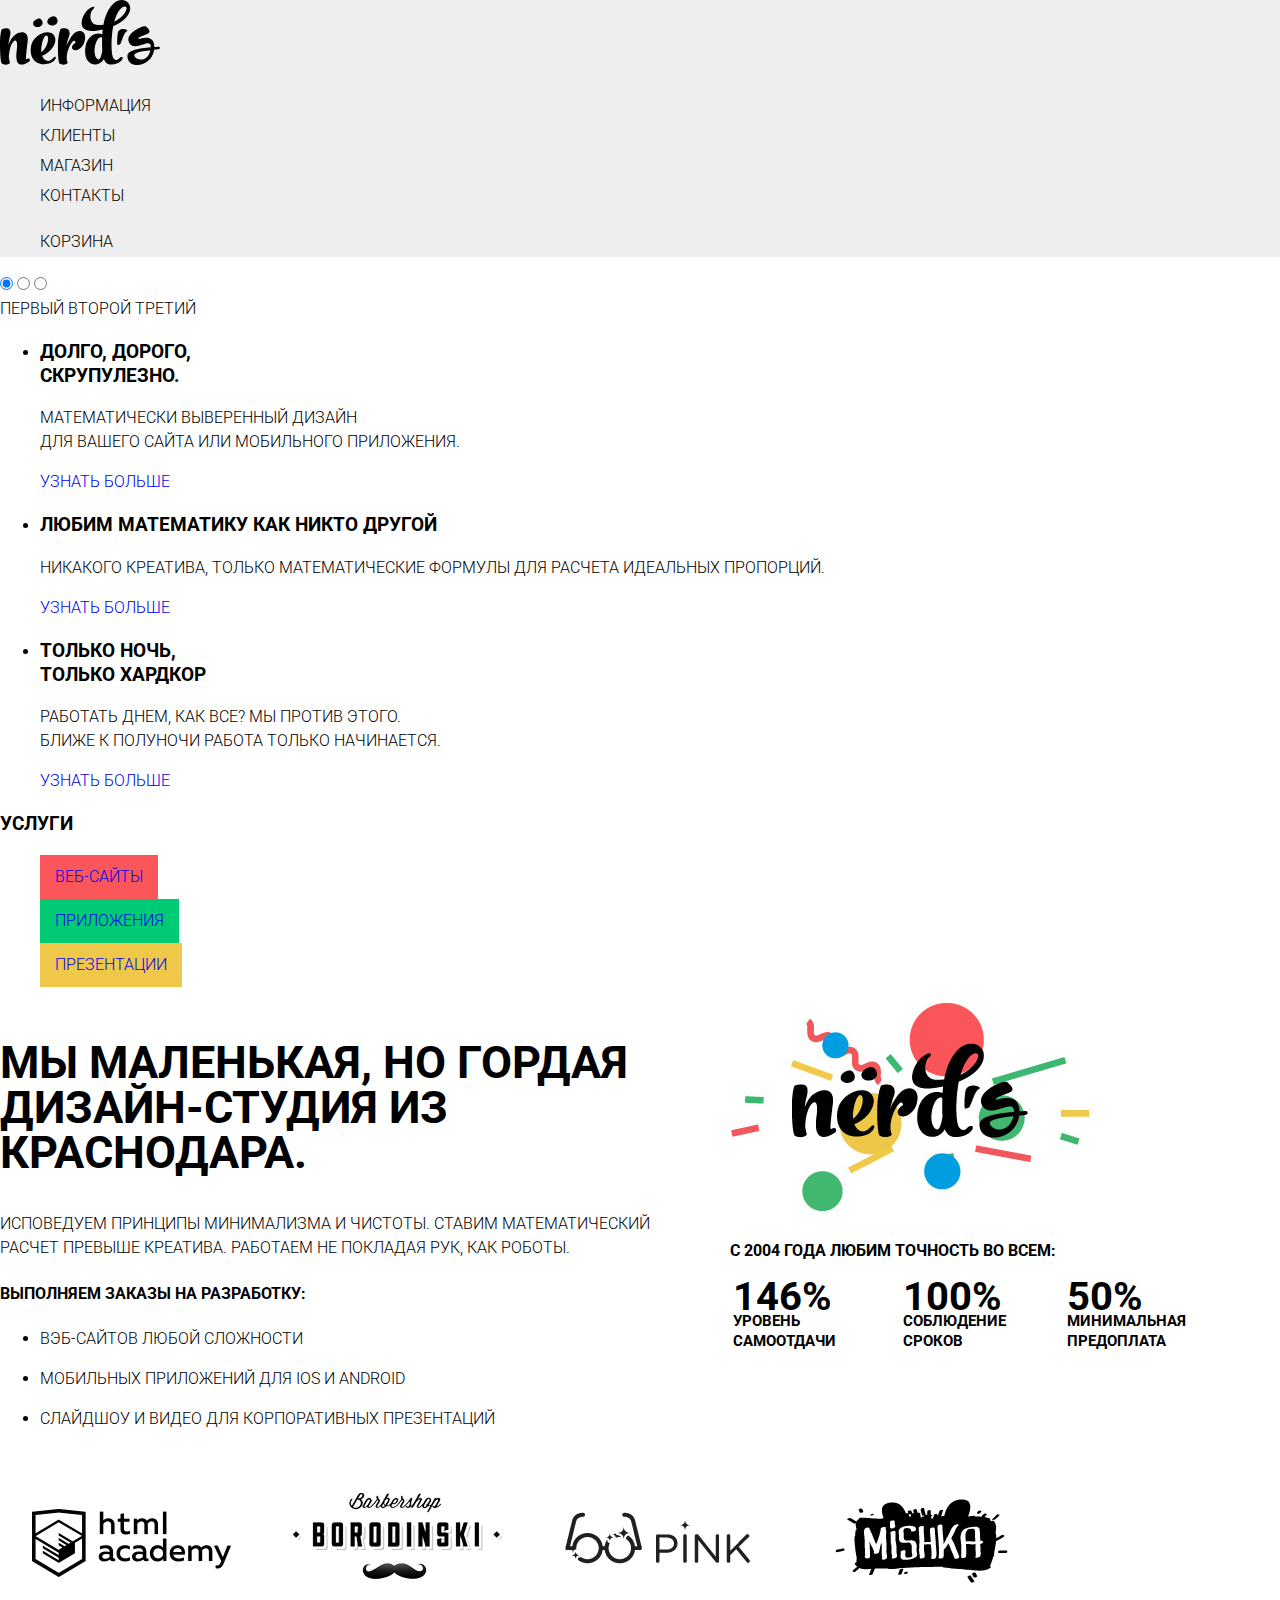
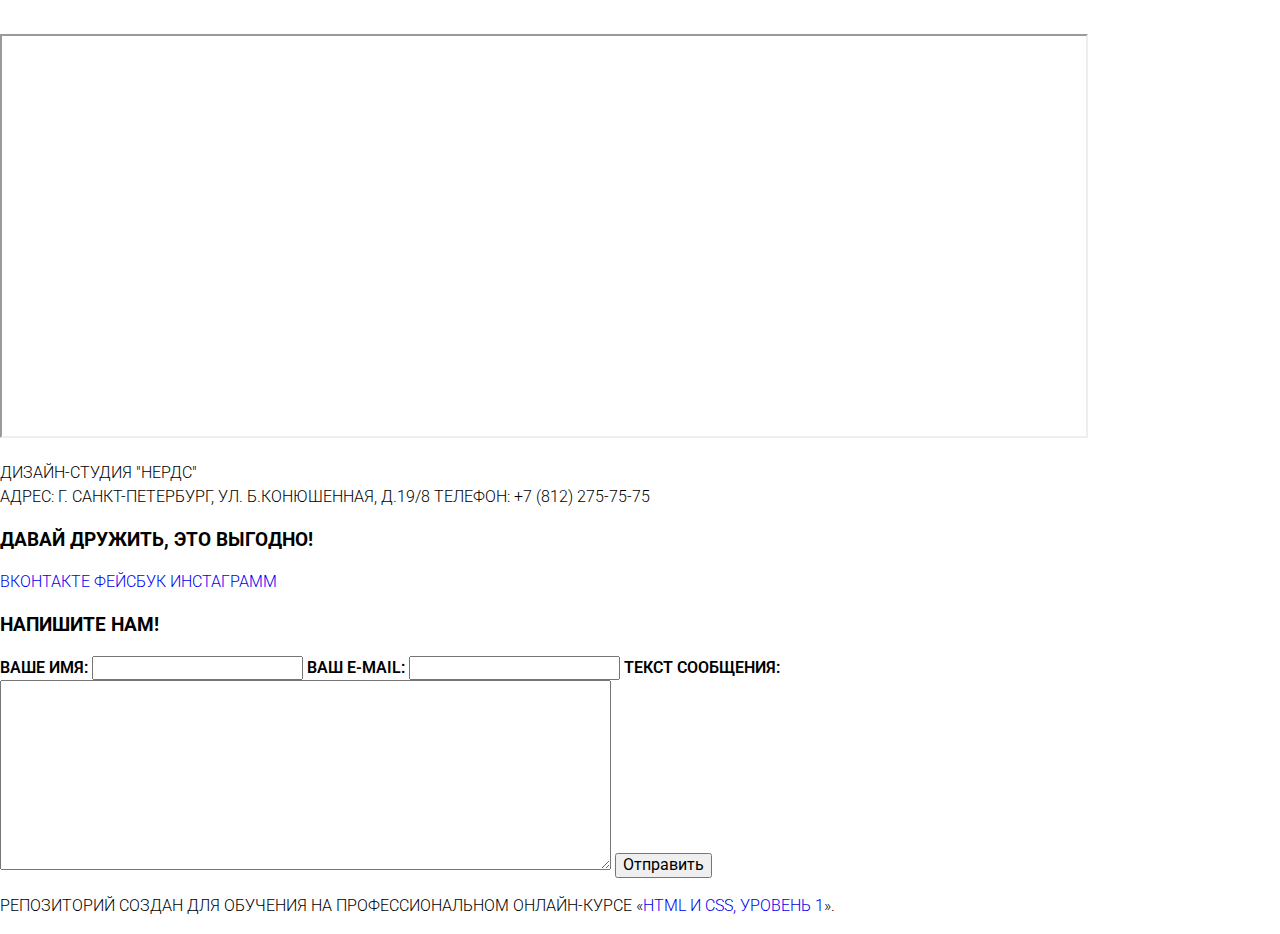
==== index.html @ 067d4597 "Update index.html" ====
<!DOCTYPE html>
<html lang="ru">
  <head>
    <meta charset="utf-8">
    <title>HTML Academy: Нёрдс</title>
    <link href="https://fonts.googleapis.com/css?family=Roboto:400,700&amp;subset=cyrillic,cyrillic-ext" rel="stylesheet">
    <link href="css/normalize.css" rel="stylesheet">
    <link href="css/style.css" rel="stylesheet">
  </head>
  <body>
    <header class="main-header">
      <nav class="main-navigation">
        <img src="img/nerds-logo.svg" width="160" height="65"
        alt="Логотип студии НЕРДС">
        <ul class="site-navigation">
          <li><a href="studio.html">Информация</a></li>
          <li><a href="clients.html">Клиенты</a></li>
          <li><a href="catalog.html">Магазин</a></li>
          <li><a href="contacts.html">Контакты</a></li>
        </ul>
        <ul class="user-navigation">
          <li><a href="basket.html">Корзина</a></li>
            </ul>
      </nav>
    </header>
    <!-- Здесь будет слайдер-->
    <section class="slide-switcher">
         <input class="visually-hiddesn" type="radio" id="slide-1" name="toggle" checked>
         <input class="visually-hidden" type="radio" id="slide-2" name="toggle">
         <input class="visually-hidden" type="radio" id="slide-3" name="toggle">
         <div class="slider-controls">
           <label class="slider-controls-item slider-controls-item--1" for="slide-1">Первый</label>
           <label class="slider-controls-item slider-controls-item--2" for="slide-2">Второй</label>
           <label class="slider-controls-item slider-controls-item--3" for="slide-3">Третий</label>
         </div>
         <ul class="slider-list">
           <li class="slider-item">
             <h3>Долго, дорого,<br> скрупулезно.</h3>
             <p>Математически выверенный дизайн<br> для вашего сайта или мобильного приложения.</p>
             <a class="btn btn-big" href="#">Узнать больше</a>
           </li>
           <li class="slider-item">
             <h3>Любим математику как никто другой</h3>
             <p>Никакого креатива, только математические формулы для расчета идеальных пропорций.</p>
             <a class="btn btn-big" href="#">Узнать больше</a>
           </li>
           <li class="slider-item">
             <h3>Только ночь,<br> только хардкор</h3>
             <p>Работать днем, как все? Мы против этого.<br> Ближе к полуночи работа только начинается.</p>
             <a class="btn btn-big" href="#">Узнать больше</a>
           </li>
         </ul>
</section>
    <main class="basic">
      <section class="amenities">
        <h3 class="visually-hidden">Услуги</h3>
        <ul class="amenities-list">
          <li><a class="button left" href="web-sites.html">Веб-сайты</a></li>
          <li><a class="button center" href="aplications.html">Приложения</a></li>
          <li><a class="button right" href="presentation">Презентации</a></li>
        </ul>
      </section>
    </main>
      <section class="flex-company">
        <div class="slogan-general">
        <h2 class="slogan">
          Мы маленькая, но гордая
          <br>
          дизайн-студия из Краснодара.
        </h2>
        <p>Исповедуем принципы минимализма и чистоты. Ставим математический
          <br>
          расчет превыше креатива. Работаем не покладая рук, как роботы.
        </p>
        <h4 class="list-works-title"> Выполняем заказы на разработку:</h4>
        <ul class="list-work">
          <li class="position-1">
          <p>Вэб-сайтов любой сложности</p>
        </li>
        <li class="position-2">
        <p>Мобильных приложений для IOS и Android</p>
      </li>
      <li class="position-3">
        <p>Слайдшоу и видео для корпоративных презентаций</p>
      </li>
    </ul>
  </div>
  <div class="flex-static">
    <img src="img/nerds-illustration.jpg" class="nerds-image" width="360" height="208">
    <h4 class="static-title">
          C 2004 года любим точность во всем:
          </h4>
         <table class="numbers">
        <tr class="line-numbers">
          <td class="order-1"> 146% </td> <!--146%-->
          <td class="order-2"> 100% </td> <!--100%-->
          <td class="order-3"> 50% </td> <!--50%-->
          </tr>
          <tr class="line-text">
            <td class="cell-1"> Уровень самоотдачи</td>
            <td class="cell-2"> соблюдение сроков</td>
            <td class="cell-3"> минимальная предоплата</td>
          </table>
        </div>
      </section>
      <article class="logotype">
        <img src="img/htmlacademy.png" width="260" height="180" alt="Логотип академии">
        <img src="img/borodinski.png" width="260" height="180" alt="Логотип барбершопа" >
        <img src="img/pink.png" width="260" height="180" alt="Логотип сайта pink">
        <img src="img/mishka.png" width="260" height="180" alt="Логотип сайта мишки">
    </article>
      <section class="map">
        <iframe src="https://yandex.ru/map-widget/v1/?um=constructor%3A82b0ee8d5038b91e38a1fc5a9e2a29f10c4b180550fc187bb78447ab67a99ef9&amp;source=constructor" width="1084" height="400">
        </iframe>
      </section>
      <footer class="main-footer">
<p class="contacts">
  Дизайн-Студия "Нердс" <br>
  Адрес: г. Санкт-петербург, ул. Б.Конюшенная, д.19/8
  Телефон: +7 (812) 275-75-75
  <div class="footer-social">
    <h3> Давай дружить, это выгодно!</h3>
    <a class="social-button" href="#">Вконтакте</a>
    <a class="social-button" href="#">Фейсбук</a>
    <a class="social-button" href="#">Инстаграмм</a>
  </div>
   </footer>
<div class="modal-window">
    <form action="https://echo.htmlacademy.ru" method="post">
      <h3>Напишите нам!</h3>
       <label for="username">Ваше имя: <input type="text" id="username" name="user-name"></label>
      <label for="e-mail">Ваш E-mail: <input type="text" id="e-mail" name="e-mail"></label>
      <label for="textarea">Текст сообщения:<textarea rows="10" id="textarea" cols="65"></textarea></label>
      <input type="submit" value="Отправить">
    </form>
    </div>
    <p>Репозиторий создан для обучения на профессиональном онлайн‑курсе «<a href="https://htmlacademy.ru/intensive/htmlcss">HTML и CSS, уровень 1</a>».</p>
  </body>
</html>
---- css/style.css ----
body {
  margin: 0;
  padding: 0;

  font-family: "Roboto", Arial, sans-serif;
  font-size: 16px;
  line-height: 24px;
  font-weight: 300;
  color: black;
  text-transform: uppercase;

background-color: #ffffff;
   
}

a{
text-decoration: none;
}

.main-navigation{
font-size: 16px;
  
line-height: 30px;
  
color: #000000;

  
background-color: #eeeeee;
}

.site-navigation,

.user-navigation{
list-style: none;
}

.site-navigation a,

.user-navigation a {
 
 color: #000000;

}

.site-navigation a:hover,

.site-navigation a:focus,

.user-navigation a:hover,

.user-navigation a:focus {
 
 background-color: #fb565a;

}

.amenities-list{
 
list-style: none; 

}


.button{
display:inline-block;
padding:10px 15px;
}

.left {
background-color: #fb565a;
}

.center {
background-color: #00ca74;
}

.right {
background-color: #efc84a;
}

.slogan{
font-size: 45px;
line-height: 45px;
font-weight: 700;
color: #000000;
}


"basic"{
background-color: #ffffff;
}

.button-inner{
background-color: #fb565a;
display:inline-block;
padding:10px 15px;
}

.pagination-list{
background-color: #eeeeee;
display:inline-block;
padding:10px 15px;
}

.modal-window{
font-weight: 600;
}

.page-title{
margin: 0px;
  padding: 5px;

  font-family: "Roboto", Arial, sans-serif;
  font-size: 55px;
  line-height: 55px;
  font-weight: 700;
  color: black;;  
background-color: #eeeeee;  
}

.nerds-image{

}


.static-title{
}

.numbers{
  font-size: 10,06px;
  font-weight: 700;
  line-height: 20px;
color: rgb(0,0,0);
}

.line-numbers{
font-size: 40px;
}

.line-text{
font-size: 15px;
}

/*� �������� � ����������, ���������*/

.flex-company{
align-items:stretch; 
display:flex;
flex-direction: row;
justify-content:space-between; 
}

.slogan-general{
flex-direction: row;
justify-content:space-between ;
}
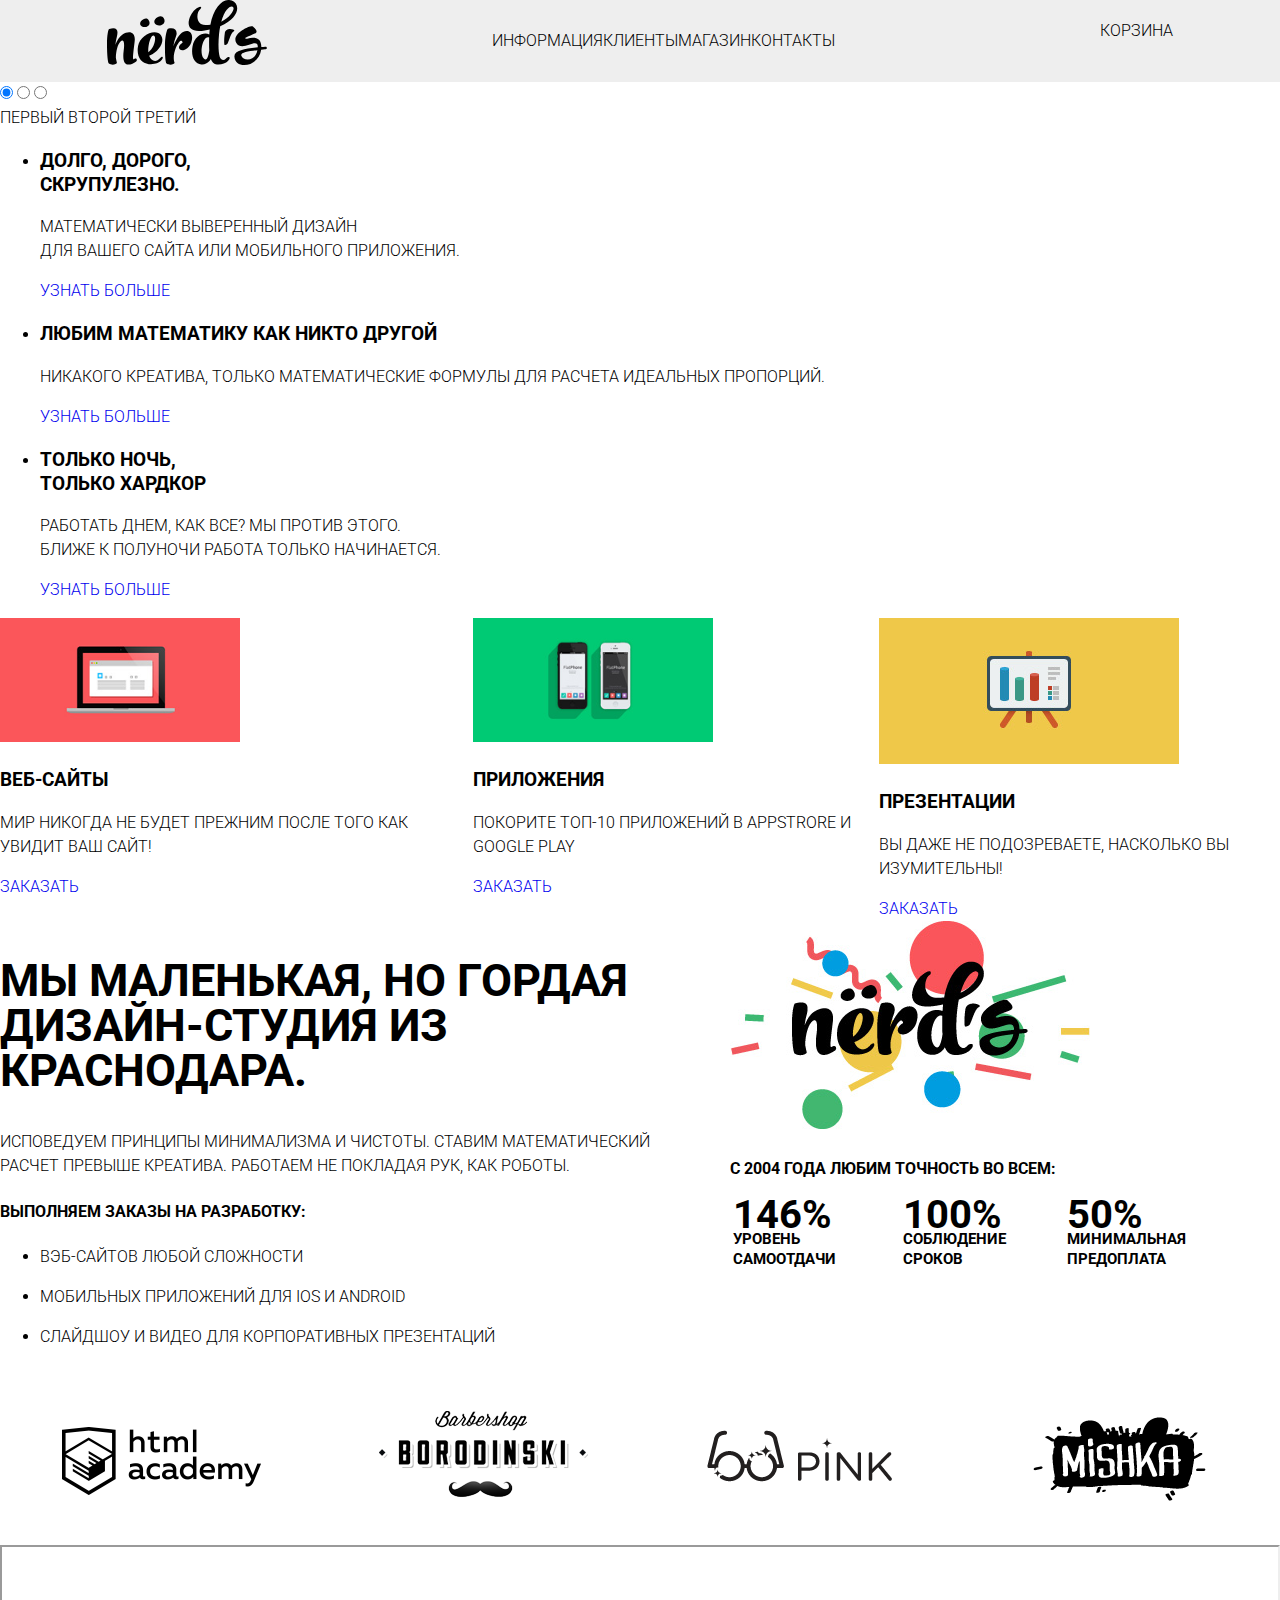
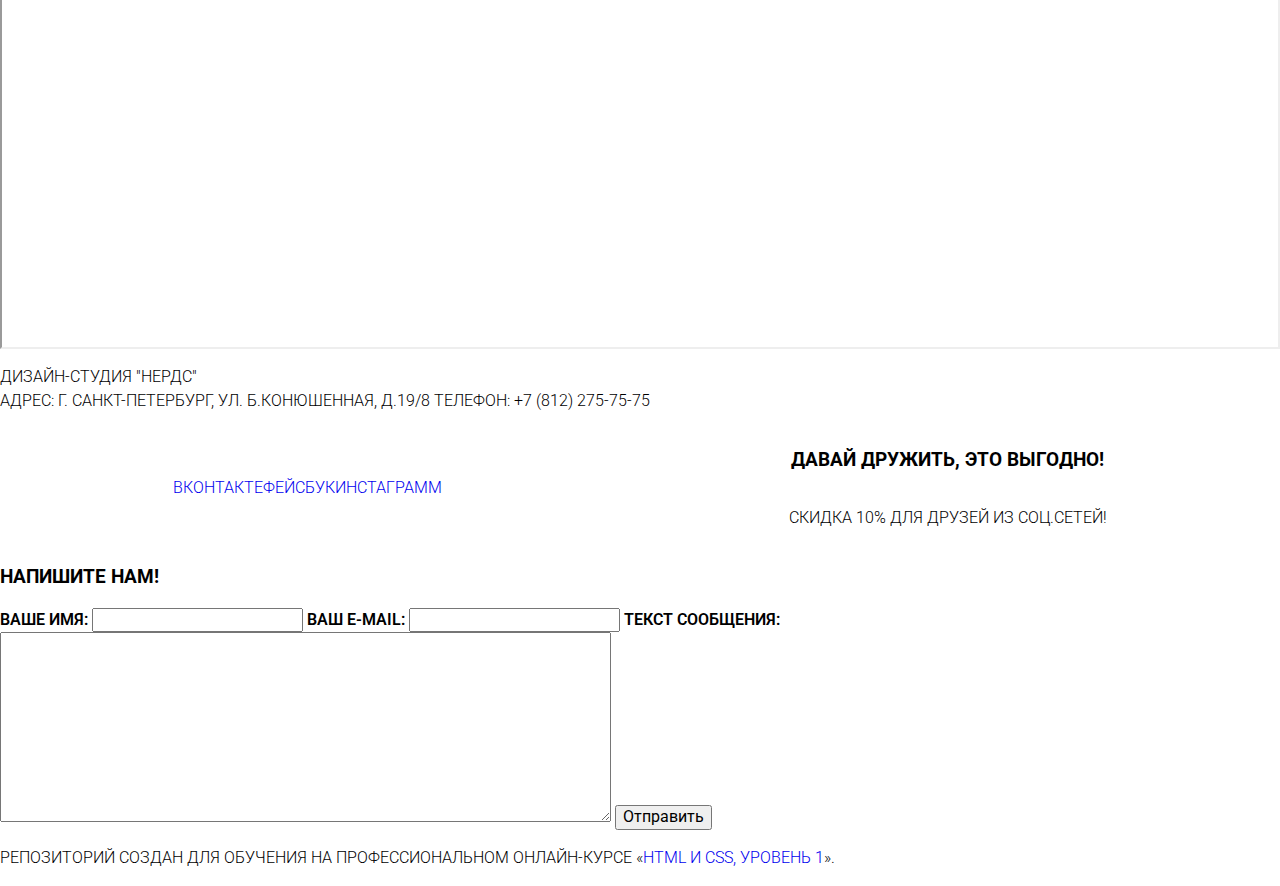
==== commit 0059cee4: "Update index.html" ====
--- a/index.html
+++ b/index.html
@@ -51,16 +51,29 @@
            </li>
          </ul>
 </section>
+<section>
     <main class="basic">
-      <section class="amenities">
-        <h3 class="visually-hidden">Услуги</h3>
-        <ul class="amenities-list">
-          <li><a class="button left" href="web-sites.html">Веб-сайты</a></li>
-          <li><a class="button center" href="aplications.html">Приложения</a></li>
-          <li><a class="button right" href="presentation">Презентации</a></li>
-        </ul>
+      <section class="promo-block">
+           <article class="promo-block-item">
+             <img src="img/sites1.jpg" width="240" height="124" alt="Мы делаем веб-сайты!">
+             <h3>Веб-сайты</h3>
+             <p>Мир никогда не будет прежним после того как увидит ваш сайт!</p>
+             <a class="btn" href="#">ЗАКАЗАТЬ</a>
+           </article>
+           <article class="promo-block-item">
+             <img src="img/aplications.jpg" width="240" height="124" alt="Мы делаем приложения!">
+             <h3>Приложения</h3>
+             <p>Покорите топ-10 приложений в AppStrore и Google Play</p>
+             <a class="btn" href="#">ЗАКАЗАТЬ</a>
+           </article>
+           <article class="promo-block-item">
+             <img src="img/presentation.jpg" alt="Мы создаем и презентации тоже.">
+             <h3>Презентации</h3>
+             <p>Вы даже не подозреваете, насколько вы изумительны!</p>
+             <a class="btn" href="#">ЗАКАЗАТЬ</a>
+           </article>
       </section>
-    </main>
+        </main>
       <section class="flex-company">
         <div class="slogan-general">
         <h2 class="slogan">
@@ -110,7 +123,7 @@
         <img src="img/mishka.png" width="260" height="180" alt="Логотип сайта мишки">
     </article>
       <section class="map">
-        <iframe src="https://yandex.ru/map-widget/v1/?um=constructor%3A82b0ee8d5038b91e38a1fc5a9e2a29f10c4b180550fc187bb78447ab67a99ef9&amp;source=constructor" width="1084" height="400">
+        <iframe src="https://yandex.ru/map-widget/v1/?um=constructor%3A82b0ee8d5038b91e38a1fc5a9e2a29f10c4b180550fc187bb78447ab67a99ef9&amp;source=constructor" width="1400" height="400">
         </iframe>
       </section>
       <footer class="main-footer">
@@ -118,12 +131,17 @@
   Дизайн-Студия "Нердс" <br>
   Адрес: г. Санкт-петербург, ул. Б.Конюшенная, д.19/8
   Телефон: +7 (812) 275-75-75
+  <div class="social-footer">
   <div class="footer-social">
-    <h3> Давай дружить, это выгодно!</h3>
     <a class="social-button" href="#">Вконтакте</a>
     <a class="social-button" href="#">Фейсбук</a>
     <a class="social-button" href="#">Инстаграмм</a>
   </div>
+  <div class="footer-text">
+    <h3>  Давай дружить, это выгодно!</h3>
+    <p> Скидка 10% для друзей из соц.сетей!</p>
+  </div>
+</div>
    </footer>
 <div class="modal-window">
     <form action="https://echo.htmlacademy.ru" method="post">
--- a/css/style.css
+++ b/css/style.css
@@ -17,6 +17,20 @@
 text-decoration: none;
 }
 
+.main-navigation {
+display:flex;
+align-items:stretch; 
+
+justify-content:space-around; 
+}
+
+.site-navigation{
+display:flex;
+align-items:stretch; 
+justify-content:space-around; 
+padding: 10px;
+}
+
 .main-navigation{
 font-size: 16px;
   
@@ -107,8 +121,11 @@
 }
 
 .page-title{
+display:flex;
+align-items:center;
+justify-content:space-around; 
 margin: 0px;
-  padding: 5px;
+  padding: 80px;
 
   font-family: "Roboto", Arial, sans-serif;
   font-size: 55px;
@@ -150,9 +167,64 @@
 justify-content:space-between; 
 }
 
-.slogan-general{
-flex-direction: row;
-justify-content:space-between ;
-}
-
-
+/*���������*/
+
+.promo-block{
+display:flex;
+align-items:stretch; 
+justify-content:space-around; 
+}
+
+
+/*��������*/
+
+.logotype{
+display:flex;
+align-items:stretch; 
+justify-content:space-around;
+} 
+
+/*�����*/
+.map{
+display:flex;
+align-items:stretch; 
+justify-content:space-around;
+} 
+
+/*������*/
+.footer-social{
+display:flex;
+align-items:center;
+justify-content:space-around; 
+} 
+
+/*�������*/
+.catalog{
+display:flex;
+align-items:stretch;
+justify-content:space-around; 
+flex-wrap: wrap;
+} 
+
+
+/*����� � ��������*/
+map-catalog{
+display:flex;
+align-items:center;
+justify-content:space-around; 
+} 
+
+
+/*����� �������*/
+.footer-text{
+display: flex;
+align-items:center;
+justify-content:space-around;
+flex-direction: column; 
+}
+
+.social-footer{
+display:flex;
+align-items:stretch;
+justify-content:space-around; 
+} 
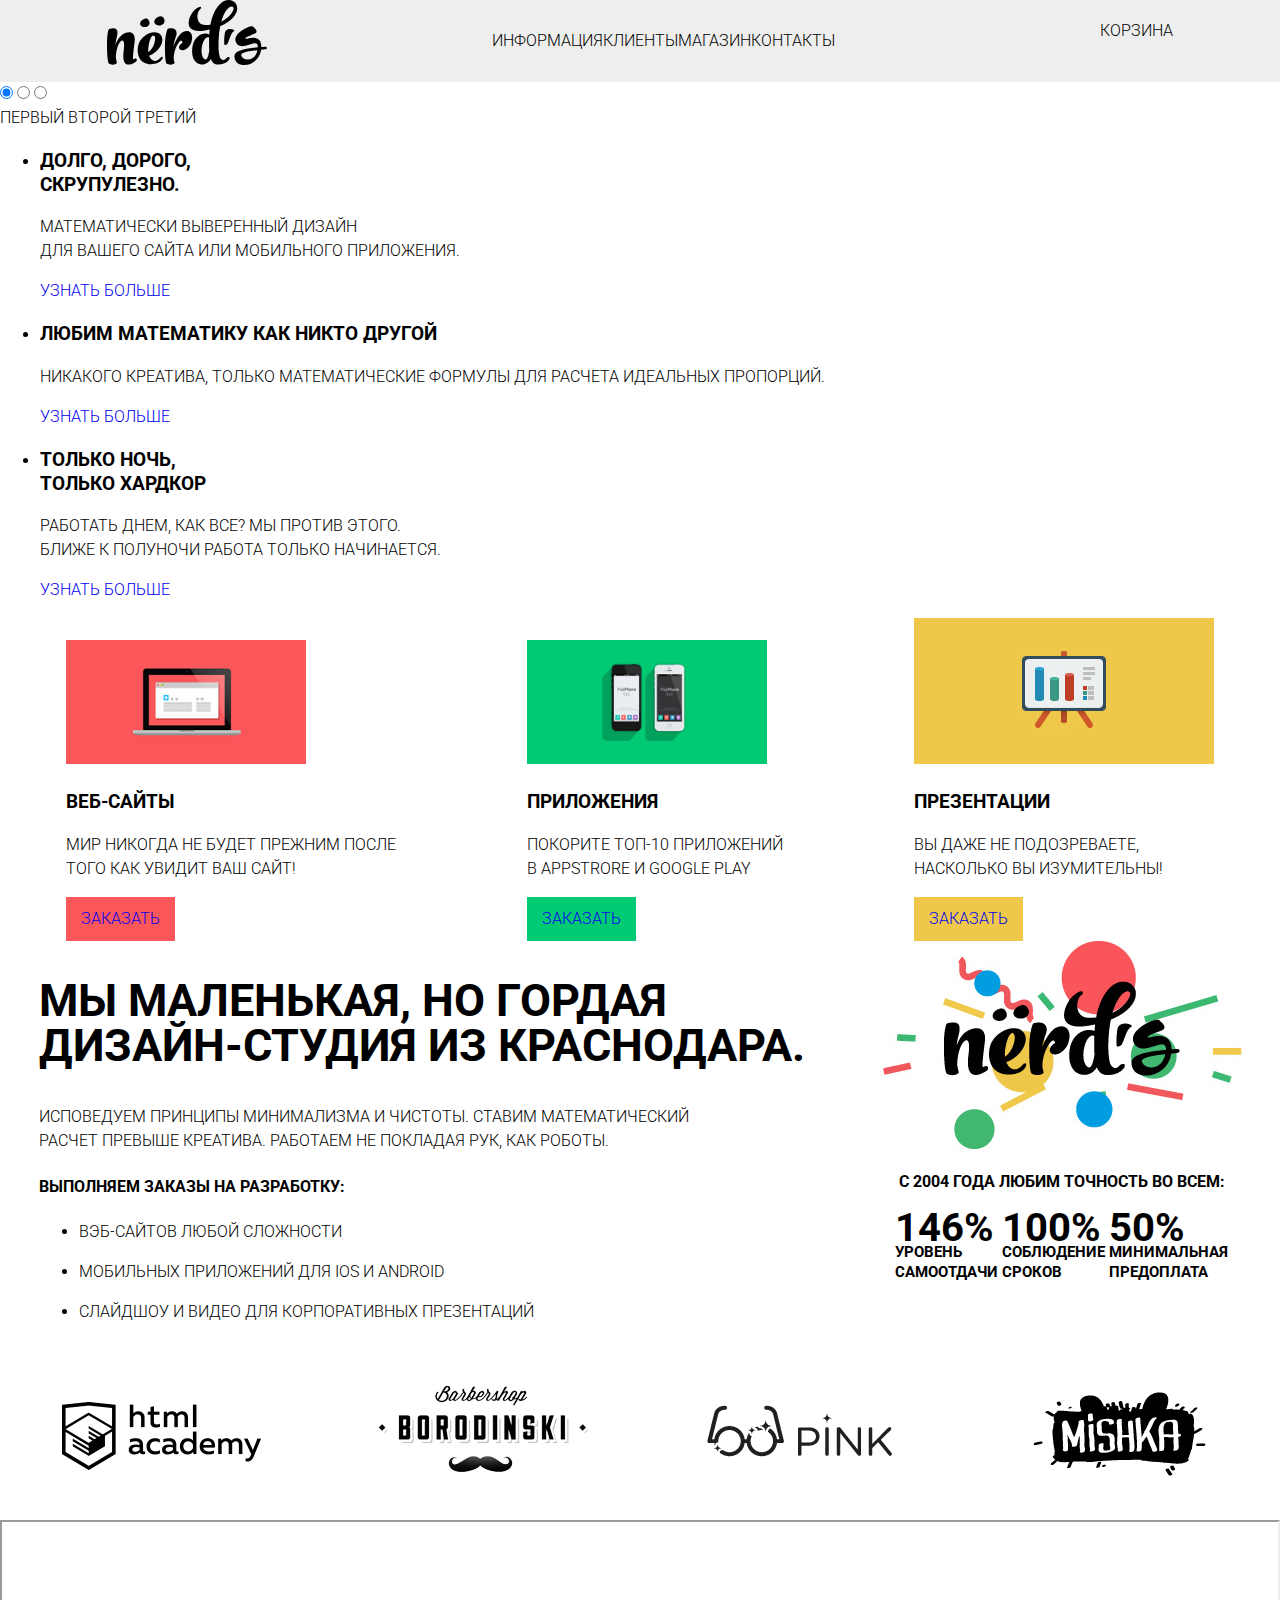
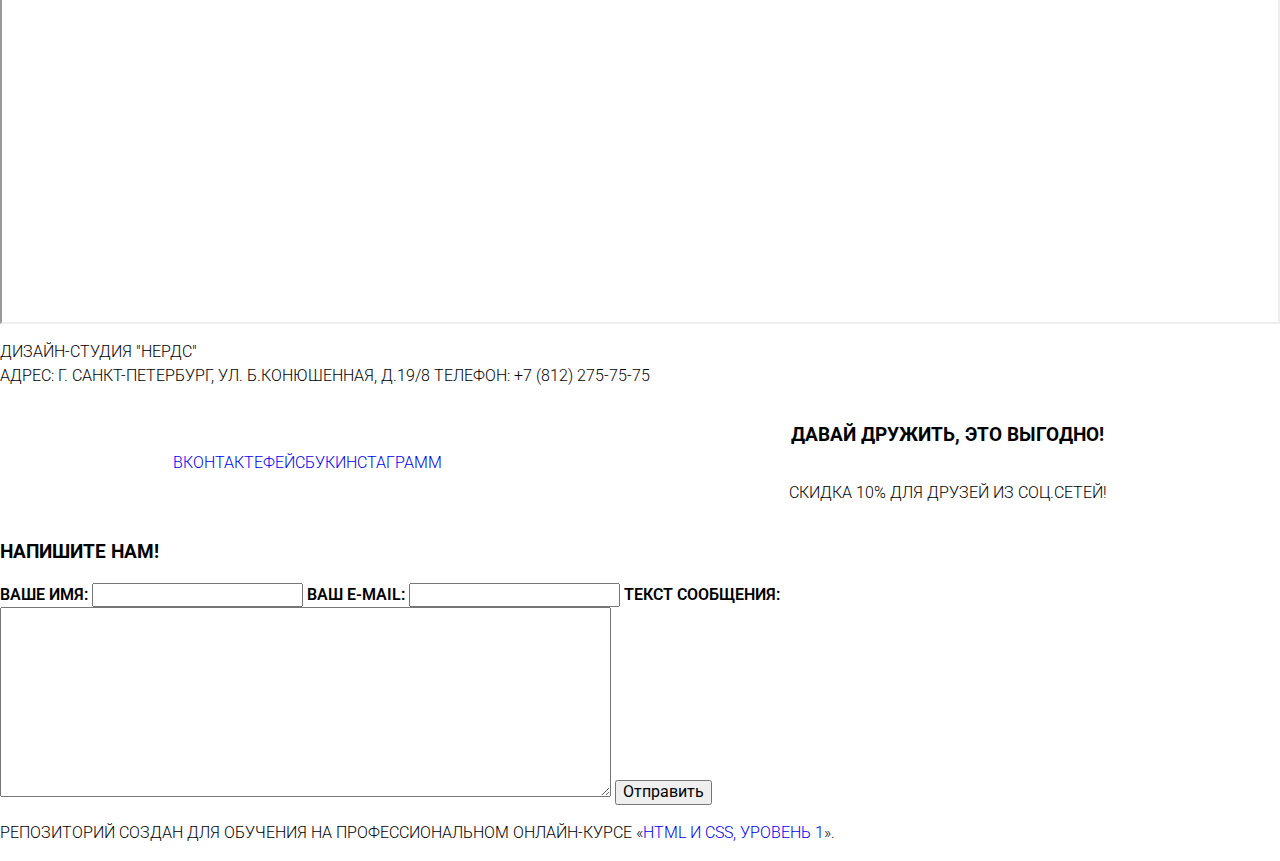
==== commit 6a1c8376: "Update index.html" ====
--- a/index.html
+++ b/index.html
@@ -57,20 +57,26 @@
            <article class="promo-block-item">
              <img src="img/sites1.jpg" width="240" height="124" alt="Мы делаем веб-сайты!">
              <h3>Веб-сайты</h3>
-             <p>Мир никогда не будет прежним после того как увидит ваш сайт!</p>
-             <a class="btn" href="#">ЗАКАЗАТЬ</a>
+             <p>Мир никогда не будет прежним после
+               <br>
+             того как увидит ваш сайт!</p>
+             <a class="button left" href="#">ЗАКАЗАТЬ</a>
            </article>
            <article class="promo-block-item">
              <img src="img/aplications.jpg" width="240" height="124" alt="Мы делаем приложения!">
              <h3>Приложения</h3>
-             <p>Покорите топ-10 приложений в AppStrore и Google Play</p>
-             <a class="btn" href="#">ЗАКАЗАТЬ</a>
+             <p>Покорите топ-10 приложений
+               <br>
+              в AppStrore и Google Play</p>
+             <a class="button center" href="#">ЗАКАЗАТЬ</a>
            </article>
            <article class="promo-block-item">
              <img src="img/presentation.jpg" alt="Мы создаем и презентации тоже.">
              <h3>Презентации</h3>
-             <p>Вы даже не подозреваете, насколько вы изумительны!</p>
-             <a class="btn" href="#">ЗАКАЗАТЬ</a>
+             <p>Вы даже не подозреваете,
+               <br>
+              насколько вы изумительны!</p>
+             <a class="button right" href="#">ЗАКАЗАТЬ</a>
            </article>
       </section>
         </main>
@@ -110,9 +116,9 @@
           <td class="order-3"> 50% </td> <!--50%-->
           </tr>
           <tr class="line-text">
-            <td class="cell-1"> Уровень самоотдачи</td>
-            <td class="cell-2"> соблюдение сроков</td>
-            <td class="cell-3"> минимальная предоплата</td>
+            <td class="cell-1"> Уровень<br> самоотдачи</td>
+            <td class="cell-2"> соблюдение <br>сроков</td>
+            <td class="cell-3"> минимальная<br> предоплата</td>
           </table>
         </div>
       </section>
--- a/css/style.css
+++ b/css/style.css
@@ -80,6 +80,7 @@
 padding:10px 15px;
 }
 
+
 .left {
 background-color: #fb565a;
 }
@@ -164,17 +165,23 @@
 align-items:stretch; 
 display:flex;
 flex-direction: row;
-justify-content:space-between; 
+justify-content:space-around; 
+}
+
+.flex-static{
+display: flex;
+flex-direction: column;
+align-items: center;
+justify-content: stretch;
 }
 
 /*���������*/
 
 .promo-block{
 display:flex;
-align-items:stretch; 
-justify-content:space-around; 
-}
-
+align-items:baseline; 
+justify-content:space-around; 
+}
 
 /*��������*/
 
@@ -200,6 +207,14 @@
 
 /*�������*/
 .catalog{
+display:flex;
+align-items:stretch;
+justify-content:space-around; 
+flex-wrap: wrap;
+} 
+
+/*������ ��������*/
+.catalog-list{
 display:flex;
 align-items:stretch;
 justify-content:space-around; 
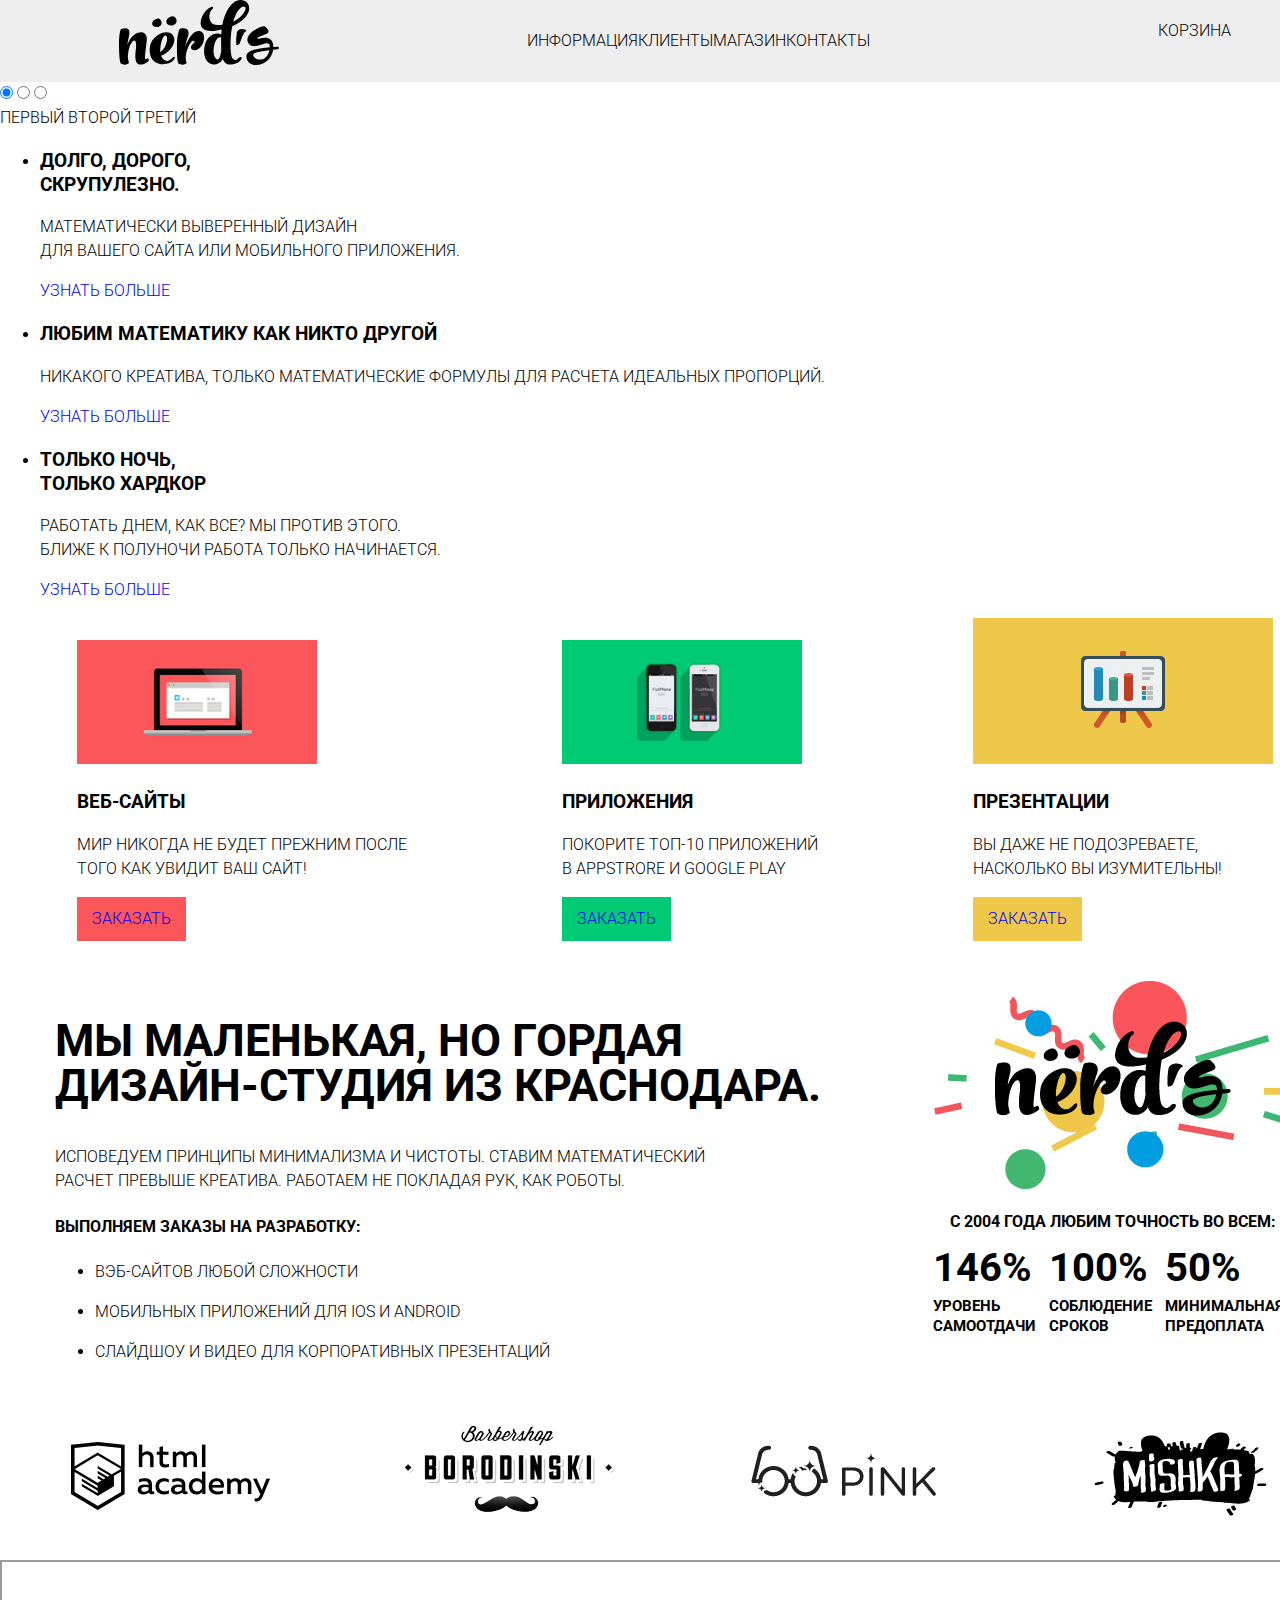
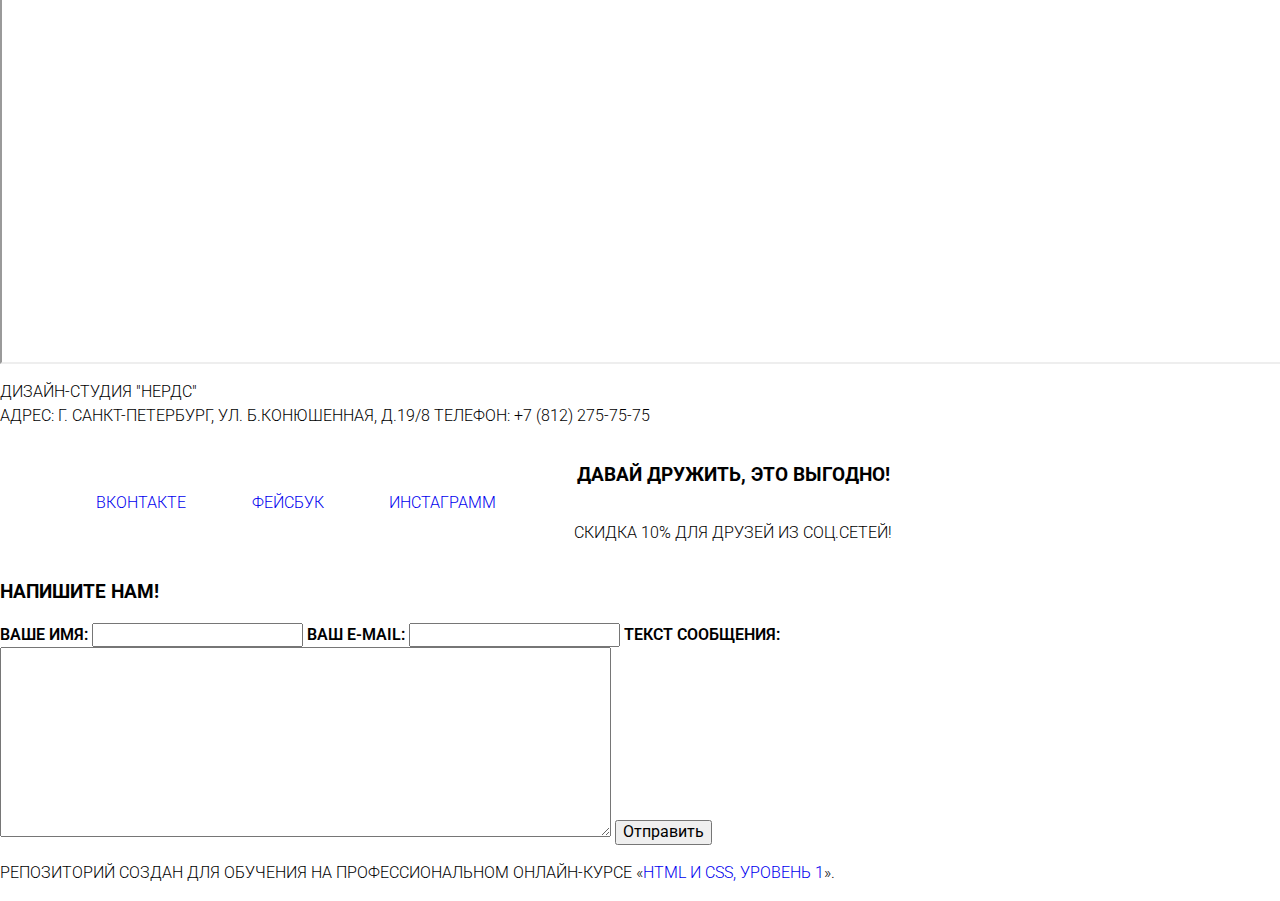
==== commit 84920c7c: "Update index.html" ====
--- a/index.html
+++ b/index.html
@@ -129,14 +129,15 @@
         <img src="img/mishka.png" width="260" height="180" alt="Логотип сайта мишки">
     </article>
       <section class="map">
-        <iframe src="https://yandex.ru/map-widget/v1/?um=constructor%3A82b0ee8d5038b91e38a1fc5a9e2a29f10c4b180550fc187bb78447ab67a99ef9&amp;source=constructor" width="1400" height="400">
+        <iframe src="https://yandex.ru/map-widget/v1/?um=constructor%3A82b0ee8d5038b91e38a1fc5a9e2a29f10c4b180550fc187bb78447ab67a99ef9&amp;source=constructor" width="1345" height="400">
         </iframe>
+        <p class="contacts">
+          Дизайн-Студия "Нердс" <br>
+          Адрес: г. Санкт-петербург, ул. Б.Конюшенная, д.19/8
+          Телефон: +7 (812) 275-75-75
+        </p>
       </section>
       <footer class="main-footer">
-<p class="contacts">
-  Дизайн-Студия "Нердс" <br>
-  Адрес: г. Санкт-петербург, ул. Б.Конюшенная, д.19/8
-  Телефон: +7 (812) 275-75-75
   <div class="social-footer">
   <div class="footer-social">
     <a class="social-button" href="#">Вконтакте</a>
--- a/css/style.css
+++ b/css/style.css
@@ -1,4 +1,6 @@
 body {
+  position: relative;
+  width: 1350px;
   margin: 0;
   padding: 0;
 
@@ -143,7 +145,7 @@
 
 .static-title{
 }
-
+/*������� � ��������������*/
 .numbers{
   font-size: 10,06px;
   font-weight: 700;
@@ -151,11 +153,27 @@
 color: rgb(0,0,0);
 }
 
+.cell-1{
+padding-top: 15px;
+padding-right: 10px;
+}
+
+.cell-2{
+padding-top: 15px;
+padding-right: 10px;
+}
+
+.cell-3{
+padding-top: 15px;
+padding-right: 10px;
+}
+
 .line-numbers{
 font-size: 40px;
 }
 
 .line-text{
+padding-top: 10px;
 font-size: 15px;
 }
 
@@ -181,6 +199,7 @@
 display:flex;
 align-items:baseline; 
 justify-content:space-around; 
+padding-bottom: 40px;
 }
 
 /*��������*/
@@ -191,20 +210,34 @@
 justify-content:space-around;
 } 
 
-/*�����*/
+/*����� �� �������*/
 .map{
 display:flex;
 align-items:stretch; 
 justify-content:space-around;
+flex-direction: column;
 } 
 
 /*������*/
+
+
 .footer-social{
+width: 400px;
+position: relative;
+left: -50px;
 display:flex;
 align-items:center;
-justify-content:space-around; 
-} 
-
+justify-content:space-between; 
+position: relative;
+left: -62px;
+} 
+
+.footer-text{
+position: relative;
+right: 300px;
+}
+
+}
 /*�������*/
 .catalog{
 display:flex;
@@ -237,9 +270,36 @@
 justify-content:space-around;
 flex-direction: column; 
 }
-
+/*���������� ������*/
 .social-footer{
 display:flex;
 align-items:stretch;
 justify-content:space-around; 
 } 
+
+/*������ ��������� � ��������*/
+.pagination-list{
+width: 300px;
+display:flex;
+align-items:stretch;
+justify-content:space-around; 
+} 
+
+.pagination-list-1{
+list-style: none;
+display:inline-block;
+padding-left: 0px;
+margin-left: 0px;
+}
+
+.pagination-list-2{
+list-style: none;
+}
+
+.pagination-list-3{
+list-style: none;
+}
+
+.pagination-list-4{
+list-style: none;
+}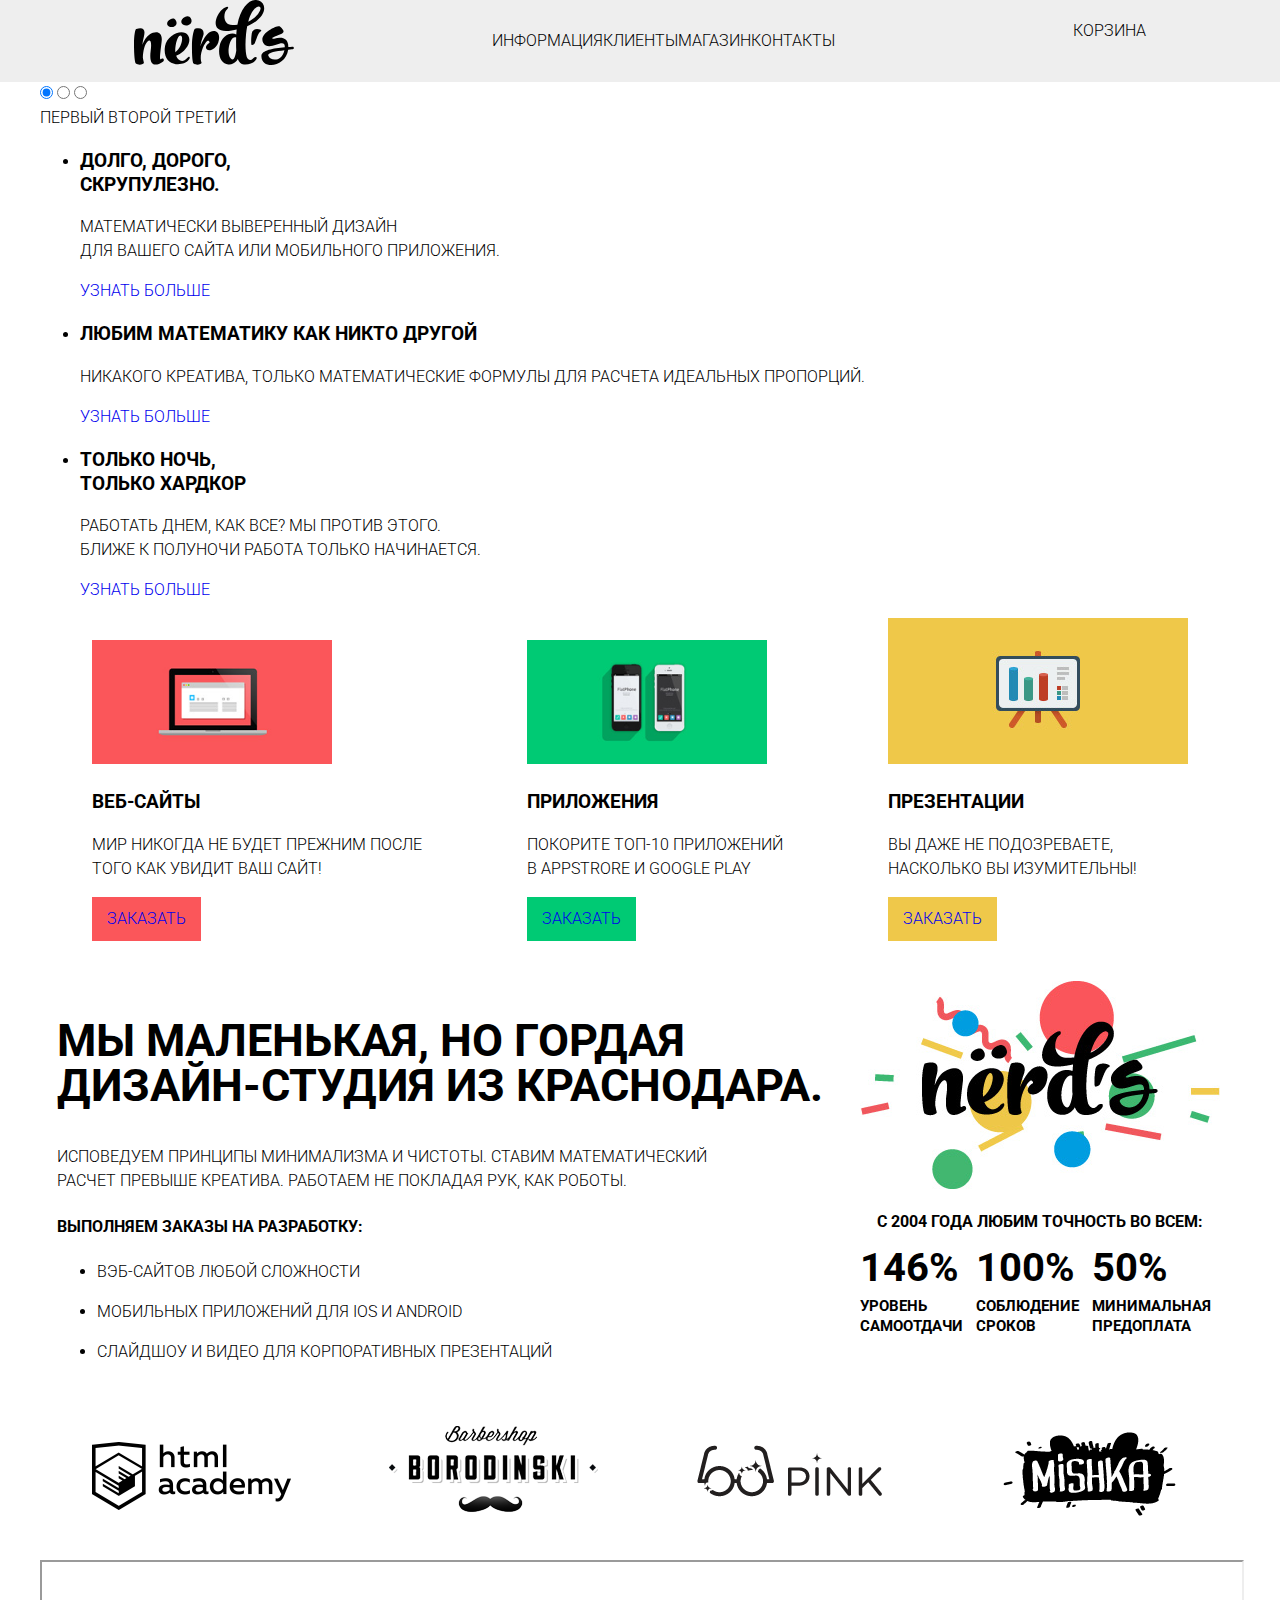
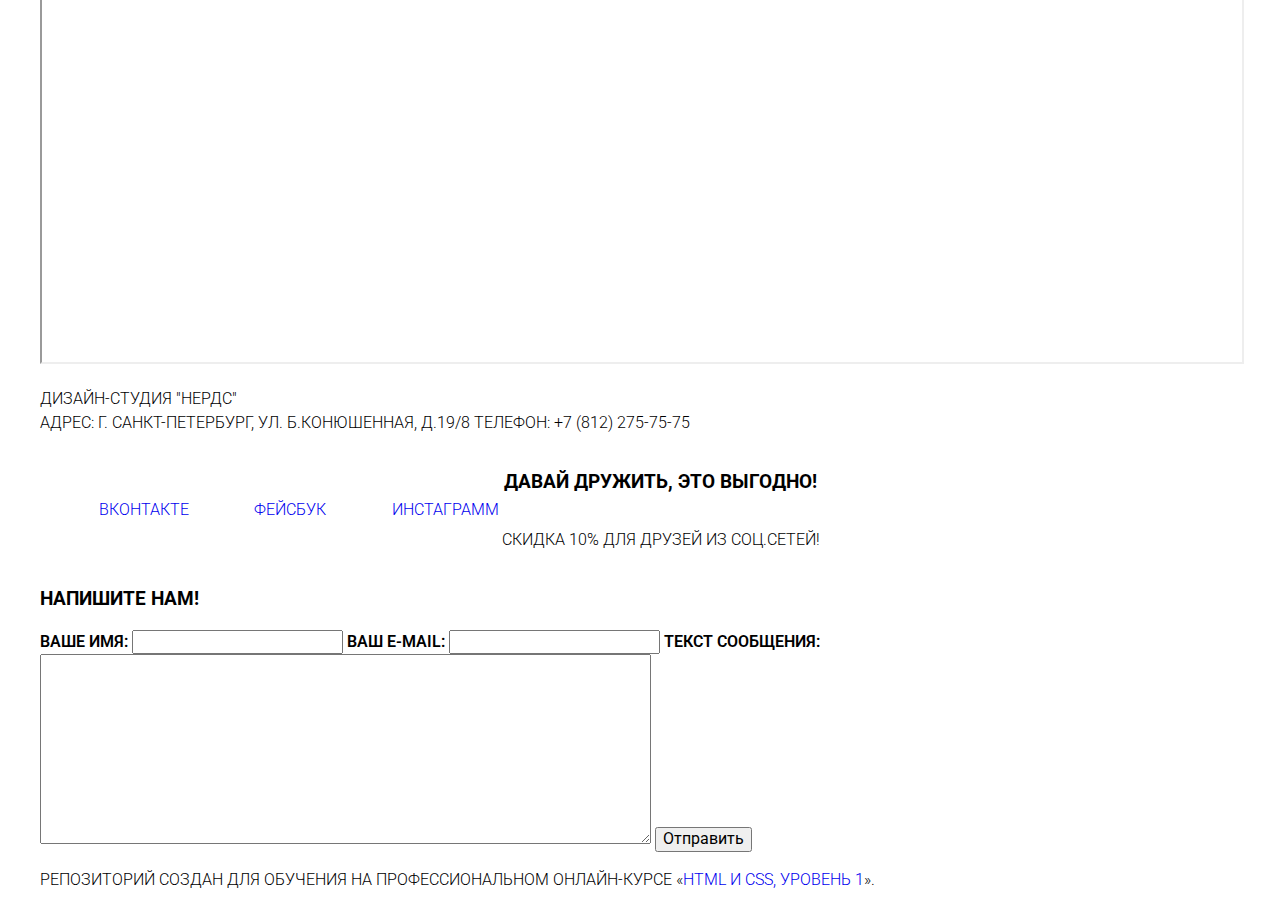
==== commit e6e965e8: "Update index.html" ====
--- a/index.html
+++ b/index.html
@@ -51,7 +51,7 @@
            </li>
          </ul>
 </section>
-<section>
+<section class="general-basic">
     <main class="basic">
       <section class="promo-block">
            <article class="promo-block-item">
@@ -129,7 +129,7 @@
         <img src="img/mishka.png" width="260" height="180" alt="Логотип сайта мишки">
     </article>
       <section class="map">
-        <iframe src="https://yandex.ru/map-widget/v1/?um=constructor%3A82b0ee8d5038b91e38a1fc5a9e2a29f10c4b180550fc187bb78447ab67a99ef9&amp;source=constructor" width="1345" height="400">
+        <iframe src="https://yandex.ru/map-widget/v1/?um=constructor%3A82b0ee8d5038b91e38a1fc5a9e2a29f10c4b180550fc187bb78447ab67a99ef9&amp;source=constructor" width="1200" height="400">
         </iframe>
         <p class="contacts">
           Дизайн-Студия "Нердс" <br>
--- a/css/style.css
+++ b/css/style.css
@@ -1,7 +1,7 @@
 body {
   position: relative;
-  width: 1350px;
-  margin: 0;
+  width: ;
+  margin: 0 auto;
   padding: 0;
 
   font-family: "Roboto", Arial, sans-serif;
@@ -15,11 +15,32 @@
    
 }
 
+.main-header{
+padding: 0 20px;
+background-color: #eeeeee;
+}
+
+.slide-switcher{
+width: 1200px;
+margin: 0 auto;
+padding: 0 20px;
+}
+
+.general-basic{
+width: 1200px;
+margin: 0 auto;
+padding: 0 20px;
+}
+
 a{
 text-decoration: none;
 }
-
+.line td{
+
+}
 .main-navigation {
+width: 1200px;
+margin: 0 auto;
 display:flex;
 align-items:stretch; 
 
@@ -212,10 +233,7 @@
 
 /*����� �� �������*/
 .map{
-display:flex;
-align-items:stretch; 
-justify-content:space-around;
-flex-direction: column;
+
 } 
 
 /*������*/
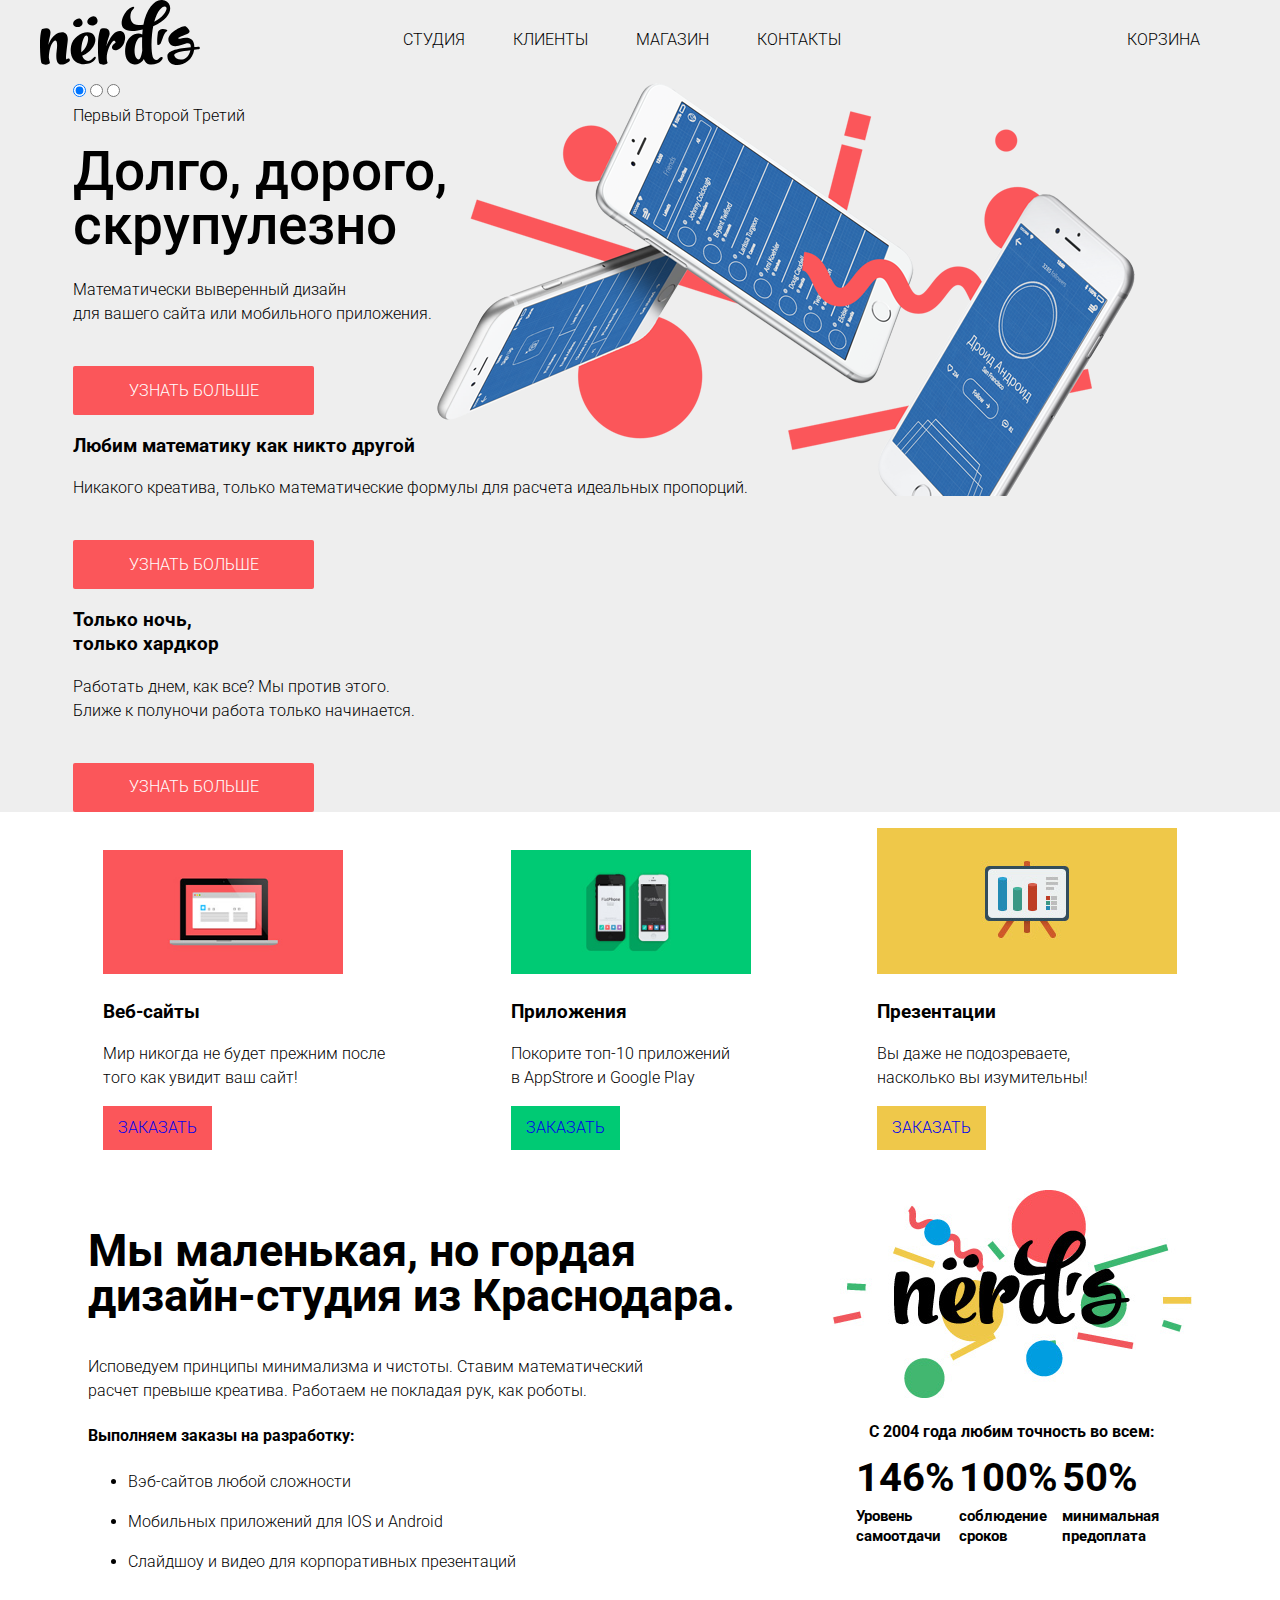
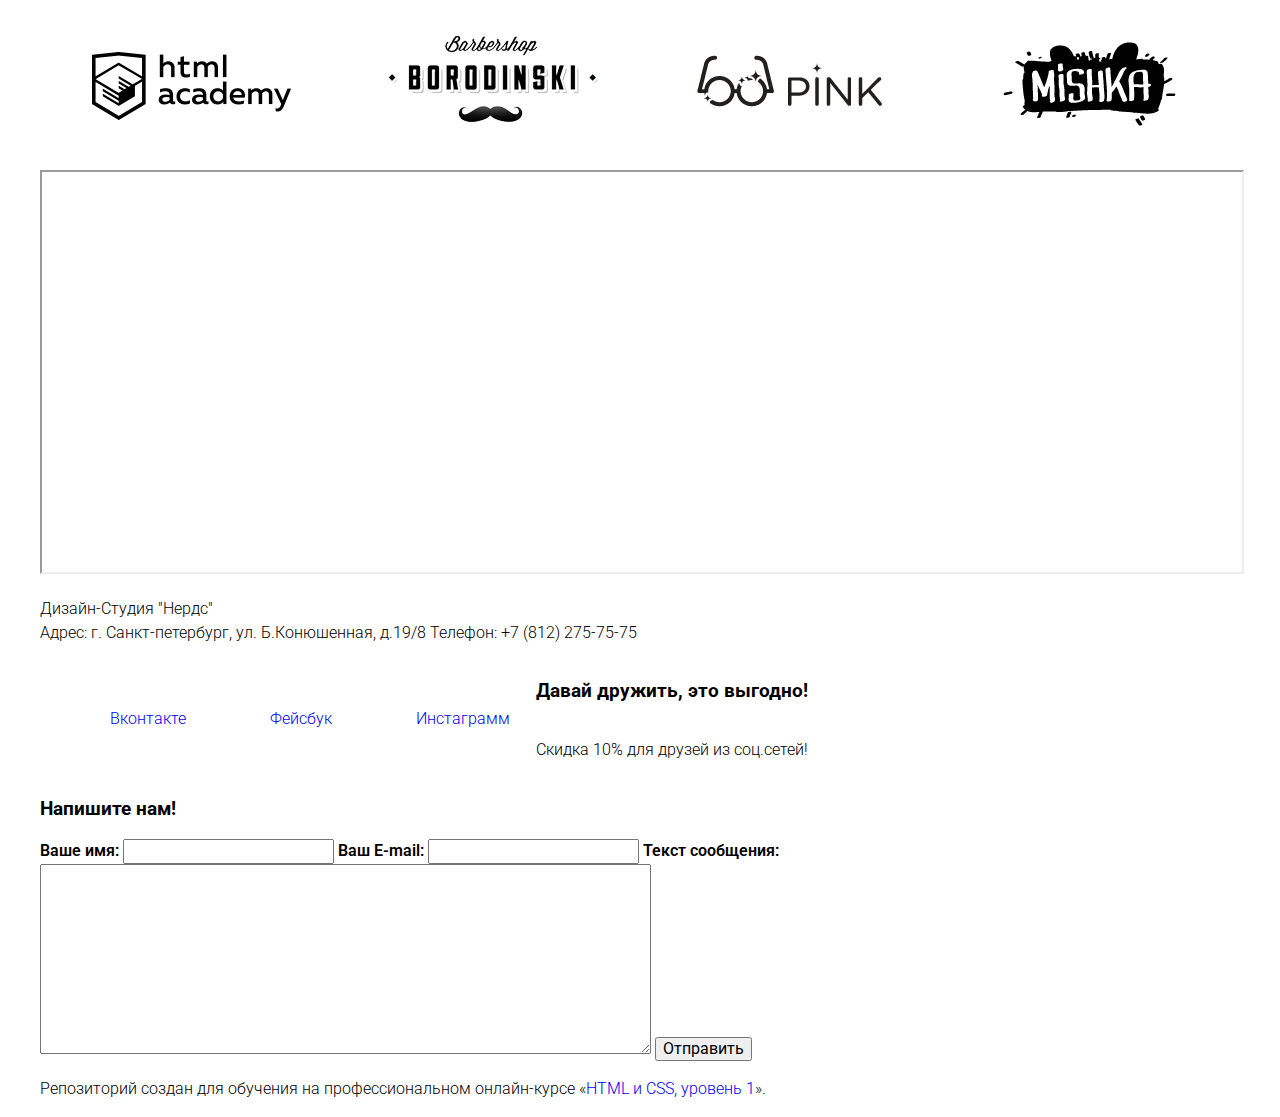
==== commit b61a0fec: "Update index.html" ====
--- a/index.html
+++ b/index.html
@@ -3,7 +3,7 @@
   <head>
     <meta charset="utf-8">
     <title>HTML Academy: Нёрдс</title>
-    <link href="https://fonts.googleapis.com/css?family=Roboto:400,700&amp;subset=cyrillic,cyrillic-ext" rel="stylesheet">
+    <link href="https://fonts.googleapis.com/css?family=Roboto:400,500,700&amp;subset=cyrillic" rel="stylesheet">
     <link href="css/normalize.css" rel="stylesheet">
     <link href="css/style.css" rel="stylesheet">
   </head>
@@ -13,7 +13,7 @@
         <img src="img/nerds-logo.svg" width="160" height="65"
         alt="Логотип студии НЕРДС">
         <ul class="site-navigation">
-          <li><a href="studio.html">Информация</a></li>
+          <li class="studio"><a href="studio.html">Студия</a></li>
           <li><a href="clients.html">Клиенты</a></li>
           <li><a href="catalog.html">Магазин</a></li>
           <li><a href="contacts.html">Контакты</a></li>
@@ -35,8 +35,9 @@
          </div>
          <ul class="slider-list">
            <li class="slider-item">
-             <h3>Долго, дорого,<br> скрупулезно.</h3>
-             <p>Математически выверенный дизайн<br> для вашего сайта или мобильного приложения.</p>
+             <img class="image-slider-1" src="img/nerds-index-slide1.png" width="760" height="431">
+             <h3 class="slider-slogan">Долго, дорого,<br> скрупулезно</h3>
+             <p class="slider-description">Математически выверенный дизайн<br> для вашего сайта или мобильного приложения.</p>
              <a class="btn btn-big" href="#">Узнать больше</a>
            </li>
            <li class="slider-item">
--- a/css/style.css
+++ b/css/style.css
@@ -1,6 +1,5 @@
 body {
   position: relative;
-  width: ;
   margin: 0 auto;
   padding: 0;
 
@@ -9,21 +8,76 @@
   line-height: 24px;
   font-weight: 300;
   color: black;
-  text-transform: uppercase;
 
 background-color: #ffffff;
    
+}
+
+/*������ ������� ������*/
+.slider-slogan{
+  font-size: 55px;
+  margin-bottom: 0px;
+  margin-top: 14px;
+  line-height: 54px;
+  margin-left: 0px;
+  font-weight: 500;
+}
+
+/*�������� ������� ������*/
+.slider-description{
+margin-top: 26px;
+}
+
+/*������ ������� ������*/
+.btn-big{
+display: inline-block;
+padding: 12.5px 15px;
+background-color: #fb565a;
+color: white;
+text-transform: uppercase;
+margin-top: 24px;
+text-align: center;
+width: 211px;
+border-radius: 2px;
+}
+
+
+.slider-list{
+list-style: none;
+padding-left:0;
 }
 
 .main-header{
 padding: 0 20px;
 background-color: #eeeeee;
-}
-
+text-transform: uppercase;
+}
+
+/*��������� (����������������)*/
+.site-navigation{
+margin-left: -43px;
+width: 485px;
+}
+
+/*������� (����������������)*/
+.user-navigation li{
+margin-top: 9px;
+margin-right: 40px;
+}
+
+/*�������� ������� ������*/
+.image-slider-1{
+position: absolute;
+right: 117px;
+top: 65px;
+}
+
+/*������ ��� ������� ������*/
 .slide-switcher{
+background-color: #eeeeee;
 width: 1200px;
 margin: 0 auto;
-padding: 0 20px;
+padding: 0 73px;
 }
 
 .general-basic{
@@ -44,14 +98,14 @@
 display:flex;
 align-items:stretch; 
 
-justify-content:space-around; 
+justify-content:space-between; 
 }
 
 .site-navigation{
 display:flex;
 align-items:stretch; 
 justify-content:space-around; 
-padding: 10px;
+padding: 9px;
 }
 
 .main-navigation{
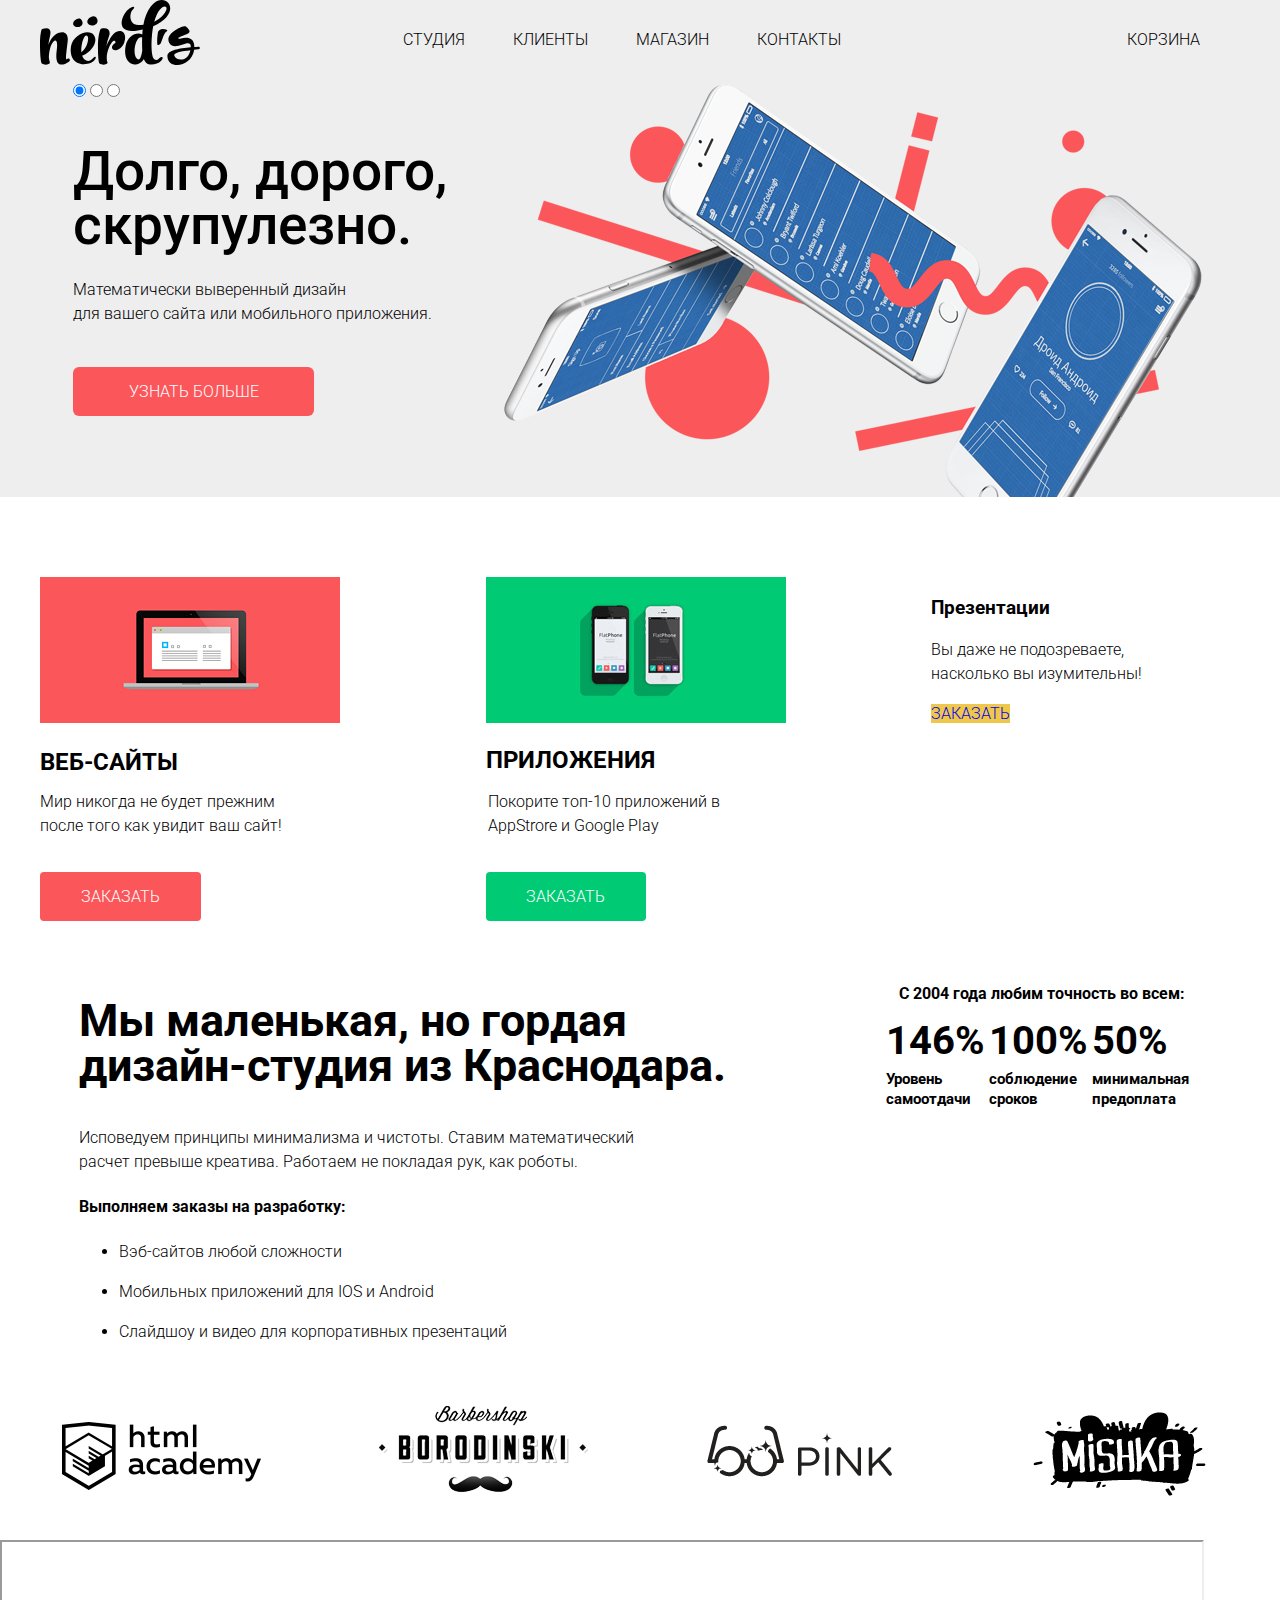
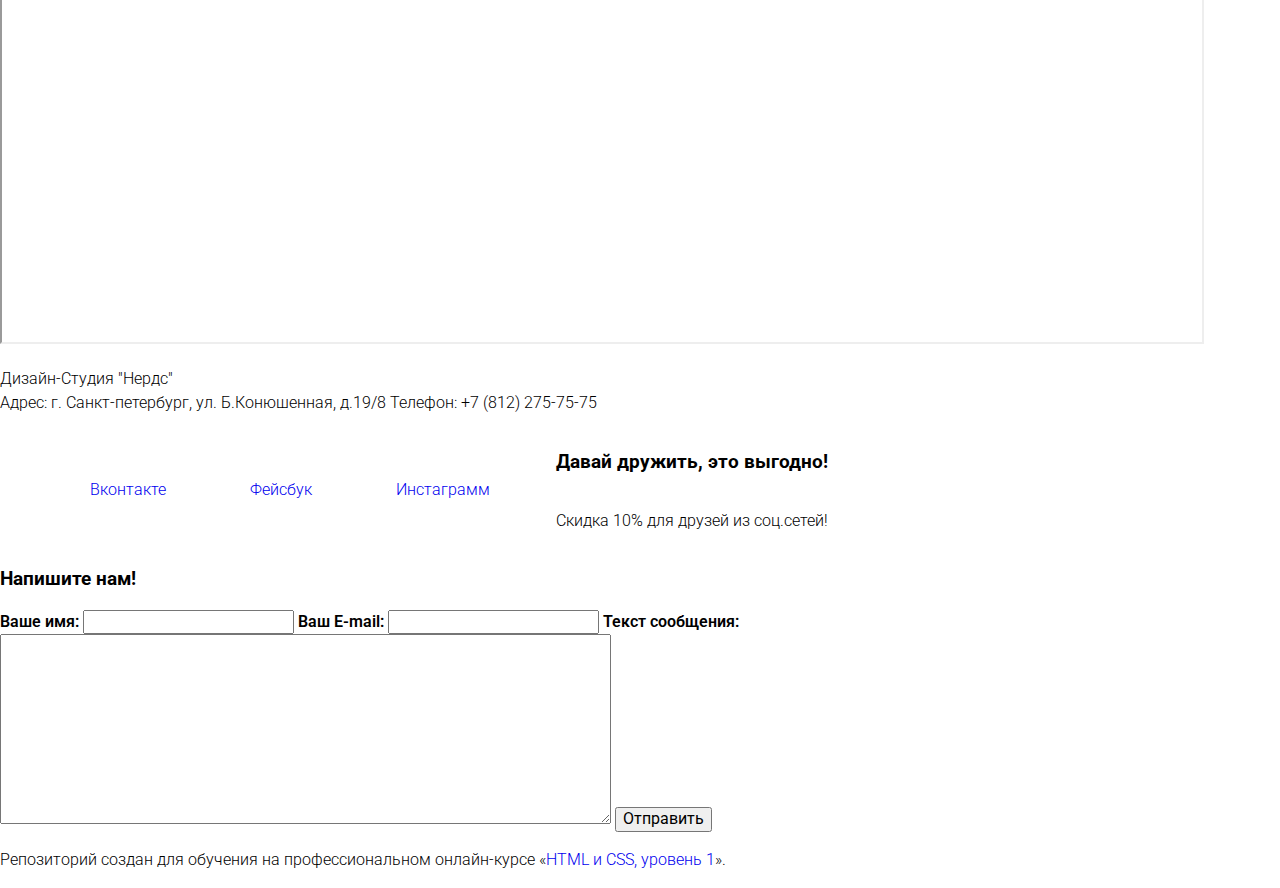
==== commit dfdb24fc: "Наполнение CSS" ====
--- a/index.html
+++ b/index.html
@@ -23,9 +23,8 @@
             </ul>
       </nav>
     </header>
-    <!-- Здесь будет слайдер-->
     <section class="slide-switcher">
-         <input class="visually-hiddesn" type="radio" id="slide-1" name="toggle" checked>
+         <input class="visually-hidden" type="radio" id="slide-1" name="toggle" checked>
          <input class="visually-hidden" type="radio" id="slide-2" name="toggle">
          <input class="visually-hidden" type="radio" id="slide-3" name="toggle">
          <div class="slider-controls">
@@ -34,47 +33,42 @@
            <label class="slider-controls-item slider-controls-item--3" for="slide-3">Третий</label>
          </div>
          <ul class="slider-list">
-           <li class="slider-item">
-             <img class="image-slider-1" src="img/nerds-index-slide1.png" width="760" height="431">
-             <h3 class="slider-slogan">Долго, дорого,<br> скрупулезно</h3>
+           <li class="slider-item-1">
+             <h3 class="slider-slogan">Долго, дорого,<br> скрупулезно.</h3>
              <p class="slider-description">Математически выверенный дизайн<br> для вашего сайта или мобильного приложения.</p>
              <a class="btn btn-big" href="#">Узнать больше</a>
            </li>
-           <li class="slider-item">
+           <li class="slider-item-2">
              <h3>Любим математику как никто другой</h3>
              <p>Никакого креатива, только математические формулы для расчета идеальных пропорций.</p>
              <a class="btn btn-big" href="#">Узнать больше</a>
            </li>
-           <li class="slider-item">
+           <li class="slider-item-3">
              <h3>Только ночь,<br> только хардкор</h3>
              <p>Работать днем, как все? Мы против этого.<br> Ближе к полуночи работа только начинается.</p>
              <a class="btn btn-big" href="#">Узнать больше</a>
            </li>
          </ul>
 </section>
-<section class="general-basic">
-    <main class="basic">
+<main class="basic">
       <section class="promo-block">
-           <article class="promo-block-item">
-             <img src="img/sites1.jpg" width="240" height="124" alt="Мы делаем веб-сайты!">
-             <h3>Веб-сайты</h3>
-             <p>Мир никогда не будет прежним после
+           <article class="promo-block-item-1">
+             <h3 class="fonts-promo-item-1">ВЕБ-САЙТЫ</h3>
+             <p>Мир никогда не будет прежним 
                <br>
-             того как увидит ваш сайт!</p>
+               после того как увидит ваш сайт!</p>
              <a class="button left" href="#">ЗАКАЗАТЬ</a>
            </article>
-           <article class="promo-block-item">
-             <img src="img/aplications.jpg" width="240" height="124" alt="Мы делаем приложения!">
-             <h3>Приложения</h3>
-             <p>Покорите топ-10 приложений
-               <br>
-              в AppStrore и Google Play</p>
+           <article class="promo-block-item-2">
+             <h3 class="fonts-promo-item-2">ПРИЛОЖЕНИЯ</h3>
+             <p class="fonts-promo-item-3">Покорите топ-10 приложений в
+              <br> 
+              AppStrore и Google Play</p>
              <a class="button center" href="#">ЗАКАЗАТЬ</a>
            </article>
-           <article class="promo-block-item">
-             <img src="img/presentation.jpg" alt="Мы создаем и презентации тоже.">
-             <h3>Презентации</h3>
-             <p>Вы даже не подозреваете,
+           <article class="promo-block-item-3">
+             <h3 class="fonts-promo-item-4">Презентации</h3>
+             <p class="fonts-promo-item-5">Вы даже не подозреваете,
                <br>
               насколько вы изумительны!</p>
              <a class="button right" href="#">ЗАКАЗАТЬ</a>
@@ -106,7 +100,6 @@
     </ul>
   </div>
   <div class="flex-static">
-    <img src="img/nerds-illustration.jpg" class="nerds-image" width="360" height="208">
     <h4 class="static-title">
           C 2004 года любим точность во всем:
           </h4>
@@ -139,12 +132,12 @@
         </p>
       </section>
       <footer class="main-footer">
-  <div class="social-footer">
-  <div class="footer-social">
-    <a class="social-button" href="#">Вконтакте</a>
-    <a class="social-button" href="#">Фейсбук</a>
-    <a class="social-button" href="#">Инстаграмм</a>
-  </div>
+        <div class="social-footer">
+<div class="footer-social">
+  <a class="social-button" href="#">Вконтакте</a>
+  <a class="social-button" href="#">Фейсбук</a>
+  <a class="social-button" href="#">Инстаграмм</a>
+</div>
   <div class="footer-text">
     <h3>  Давай дружить, это выгодно!</h3>
     <p> Скидка 10% для друзей из соц.сетей!</p>
@@ -162,4 +155,4 @@
     </div>
     <p>Репозиторий создан для обучения на профессиональном онлайн‑курсе «<a href="https://htmlacademy.ru/intensive/htmlcss">HTML и CSS, уровень 1</a>».</p>
   </body>
-</html>
+</html>--- a/css/style.css
+++ b/css/style.css
@@ -13,85 +13,190 @@
    
 }
 
-/*������ ������� ������*/
+/*Подписи кнопок слайдера*/
+.slider-controls{
+  display: none;
+}
+/*Слоган первого слайда*/
 .slider-slogan{
   font-size: 55px;
   margin-bottom: 0px;
-  margin-top: 14px;
+  margin-top: 40px;
   line-height: 54px;
   margin-left: 0px;
   font-weight: 500;
 }
 
-/*�������� ������� ������*/
+/*Описание первого слайда*/
 .slider-description{
 margin-top: 26px;
 }
 
-/*������ ������� ������*/
+/*Кнопки на слайдах*/
 .btn-big{
 display: inline-block;
 padding: 12.5px 15px;
 background-color: #fb565a;
 color: white;
 text-transform: uppercase;
-margin-top: 24px;
+margin-top: 25px;
 text-align: center;
 width: 211px;
-border-radius: 2px;
-}
-
-
+border-radius: 6px;
+}
+
+/*Фоновая картинка слайда*/
+.slide-switcher {
+  background-repeat: no-repeat;
+  background-position: 470px -14px;
+  background-image: url("../img/nerds-index-slide1.png")
+}
+
+.slider-item-1{
+  height: 353px;
+}
+
+
+/*Второй слайд (выключен)*/
+.slider-item-2{
+display: none;
+}
+
+/*Третий слайд (выключен)*/
+.slider-item-3{
+display: none;
+}
+
+/*(отключен вид списка, отступ 0) Для списка слайдов*/
 .slider-list{
 list-style: none;
 padding-left:0;
 }
 
+/*Флексбокс для промоблока 1*/
+
+.promo-block {
+  width: 1200px;
+  margin: 0 auto;
+  padding-top: 64px;
+  display: flex;
+  justify-content: space-between;
+  padding-bottom: 40px;
+  padding-right: 98px;
+  box-sizing: border-box;
+  }
+
+/*Заголовок первого промоблока*/
+.fonts-promo-item-1{
+margin-top: 23px;
+margin-bottom: 0px;
+font-size: 24px;
+}
+
+
+/*Промоблок (картинка "Сайты")*/
+.promo-block-item-1{
+  background-image: url("../img/sites1.jpg");
+  background-size: 300px 146px;
+  background-repeat: no-repeat;
+  background-position: 0px 0px;
+  padding-top: 150px;
+  width: 302px;
+}
+
+
+/*Кнопка первого промоблока*/
+.left{
+  display: inline-block;
+  padding: 12.5px 0px;
+  background-color: #fb565a;
+  color: white;
+  text-transform: uppercase;
+  margin-top: 18px;
+  text-align: center;
+  width: 161px;
+  border-radius: 4px;
+}
+
+/*Второй промоблок (картинка "Приложения")*/
+.promo-block-item-2{
+  background-image: url("../img/aplications.jpg");
+  background-repeat: no-repeat;
+  background-size: 300px 146px;
+  background-position: 0px 0px;
+  width: 302px;
+  padding-top: 147px;
+}
+
+/*Заголовок второго промоблока*/
+.fonts-promo-item-2{
+  font-size: 24px;
+}
+
+/*Описание второго блока*/
+.fonts-promo-item-3{
+  margin-top: -6px;
+  margin-left: 2px;
+  line-height: 24px;
+}
+
+/*Кнопка второго промоблока*/
+.center{
+  display: inline-block;
+  padding: 12.5px 0px;
+  background-color: #00ca74;
+  color: white;
+  text-transform: uppercase;
+  margin-top: 18px;
+  text-align: center;
+  width: 160px;
+  border-radius: 4px;
+}
 .main-header{
-padding: 0 20px;
-background-color: #eeeeee;
-text-transform: uppercase;
+  padding: 0 20px;
+  background-color: #eeeeee;
+  text-transform: uppercase;
 }
 
 /*��������� (����������������)*/
 .site-navigation{
-margin-left: -43px;
-width: 485px;
+  margin-left: -43px;
+  width: 485px;
 }
 
 /*������� (����������������)*/
 .user-navigation li{
-margin-top: 9px;
-margin-right: 40px;
+  margin-top: 9px;
+  margin-right: 40px;
 }
 
 /*�������� ������� ������*/
 .image-slider-1{
-position: absolute;
-right: 117px;
-top: 65px;
+  position: absolute;
+  right: 117px;
+  top: 65px;
+  height: 352px;
 }
 
 /*������ ��� ������� ������*/
 .slide-switcher{
-background-color: #eeeeee;
-width: 1200px;
-margin: 0 auto;
-padding: 0 73px;
-}
+  background-color: #eeeeee;
+  width: 1200px;
+  margin: 0 auto;
+  padding: 0 73px;
+}
+
 
 .general-basic{
 width: 1200px;
 margin: 0 auto;
-padding: 0 20px;
+padding-top: 64px;
 }
 
 a{
 text-decoration: none;
 }
-.line td{
-
-}
+
 .main-navigation {
 width: 1200px;
 margin: 0 auto;
@@ -134,36 +239,14 @@
 }
 
 .site-navigation a:hover,
-
 .site-navigation a:focus,
-
 .user-navigation a:hover,
-
 .user-navigation a:focus {
- 
- background-color: #fb565a;
-
+  background-color: #fb565a;
 }
 
 .amenities-list{
- 
-list-style: none; 
-
-}
-
-
-.button{
-display:inline-block;
-padding:10px 15px;
-}
-
-
-.left {
-background-color: #fb565a;
-}
-
-.center {
-background-color: #00ca74;
+ list-style: none; 
 }
 
 .right {
@@ -178,8 +261,8 @@
 }
 
 
-"basic"{
-background-color: #ffffff;
+basic{
+  background-color: #ffffff;
 }
 
 .button-inner{
@@ -213,13 +296,6 @@
 background-color: #eeeeee;  
 }
 
-.nerds-image{
-
-}
-
-
-.static-title{
-}
 /*������� � ��������������*/
 .numbers{
   font-size: 10,06px;
@@ -268,14 +344,7 @@
 justify-content: stretch;
 }
 
-/*���������*/
-
-.promo-block{
-display:flex;
-align-items:baseline; 
-justify-content:space-around; 
-padding-bottom: 40px;
-}
+
 
 /*��������*/
 
@@ -283,11 +352,6 @@
 display:flex;
 align-items:stretch; 
 justify-content:space-around;
-} 
-
-/*����� �� �������*/
-.map{
-
 } 
 
 /*������*/
@@ -309,13 +373,29 @@
 right: 300px;
 }
 
-}
+
+
+.footer-social-item {
+  border: 1px solid blue;
+  width: 400px;
+  height: 100px;
+  float: left;
+  margin-left: 5%;
+/*   margin-right: 35%; */
+}
+
+.footer-social-item:last-child {
+  border: 1px solid green;
+  float: right;
+  margin-right: 15%;
+}
+
 /*�������*/
 .catalog{
-display:flex;
-align-items:stretch;
-justify-content:space-around; 
-flex-wrap: wrap;
+  display:flex;
+  align-items:stretch;
+  justify-content:space-around; 
+  flex-wrap: wrap;
 } 
 
 /*������ ��������*/
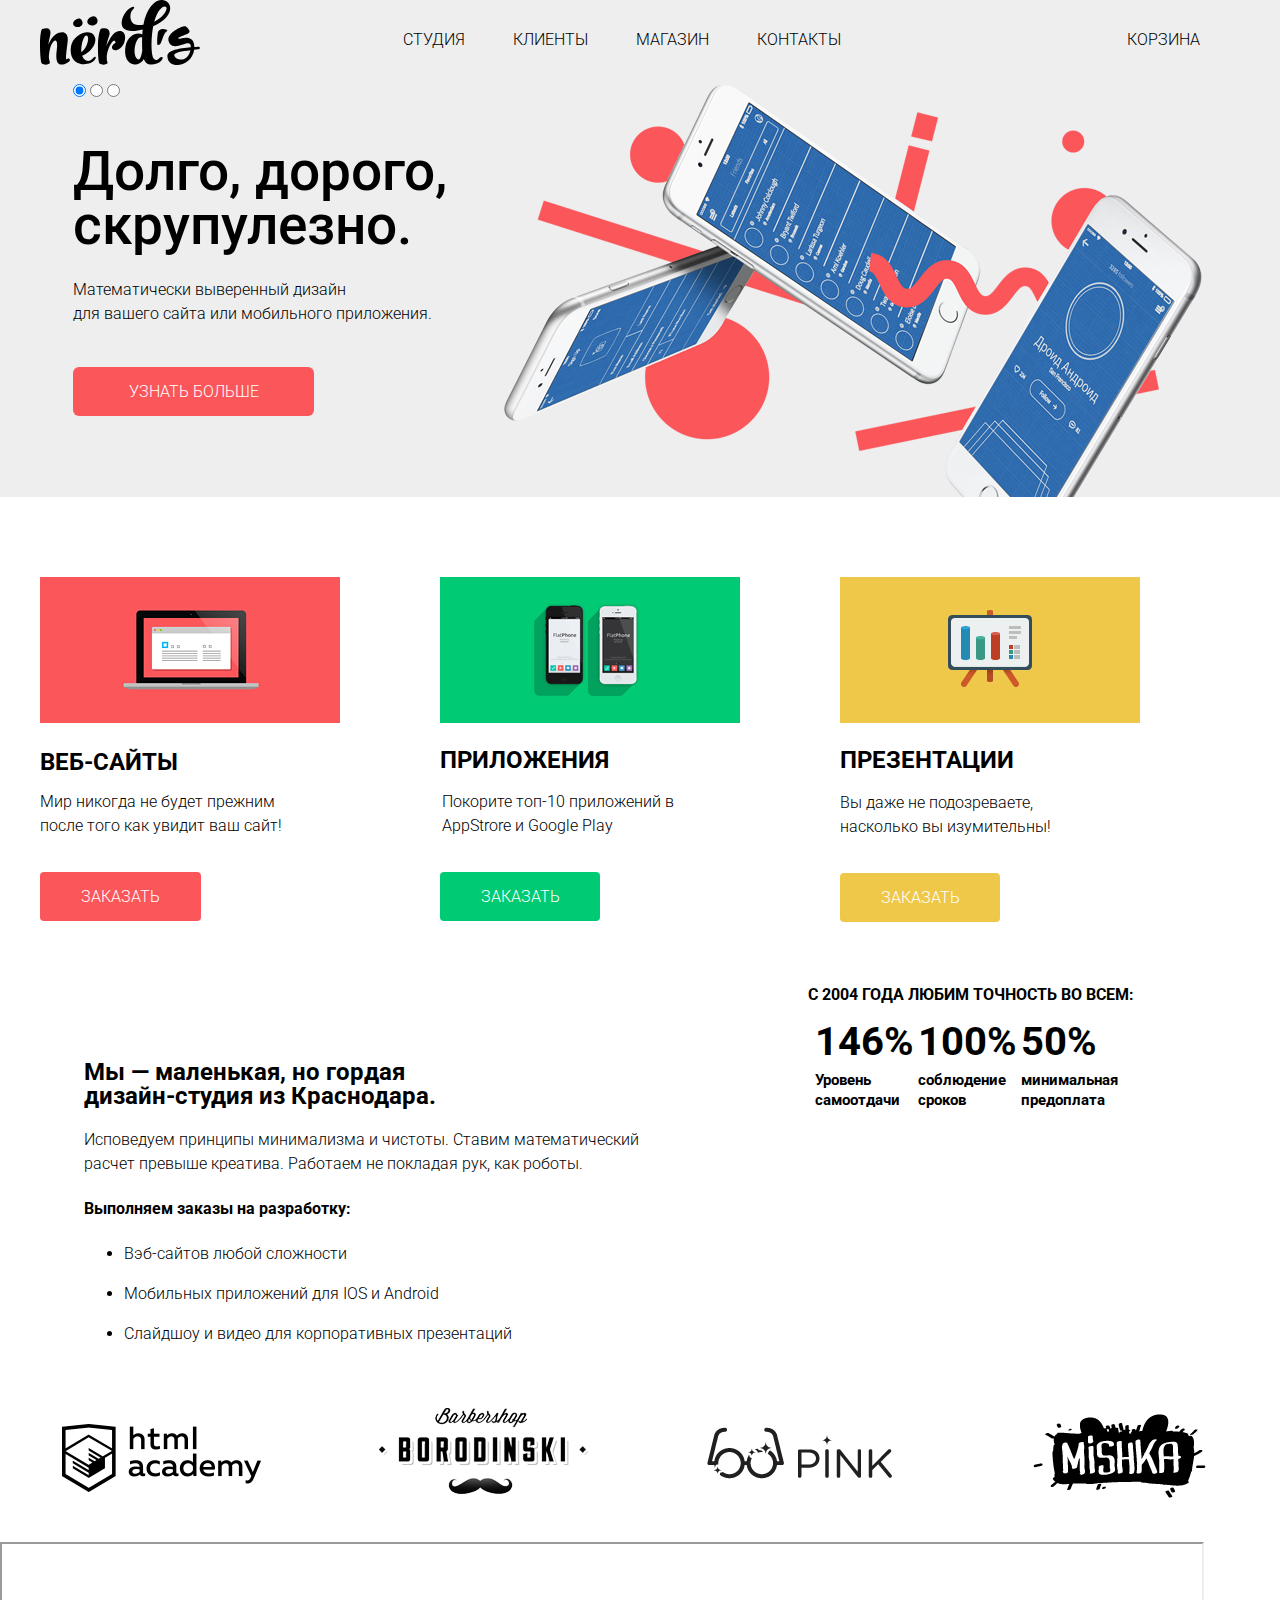
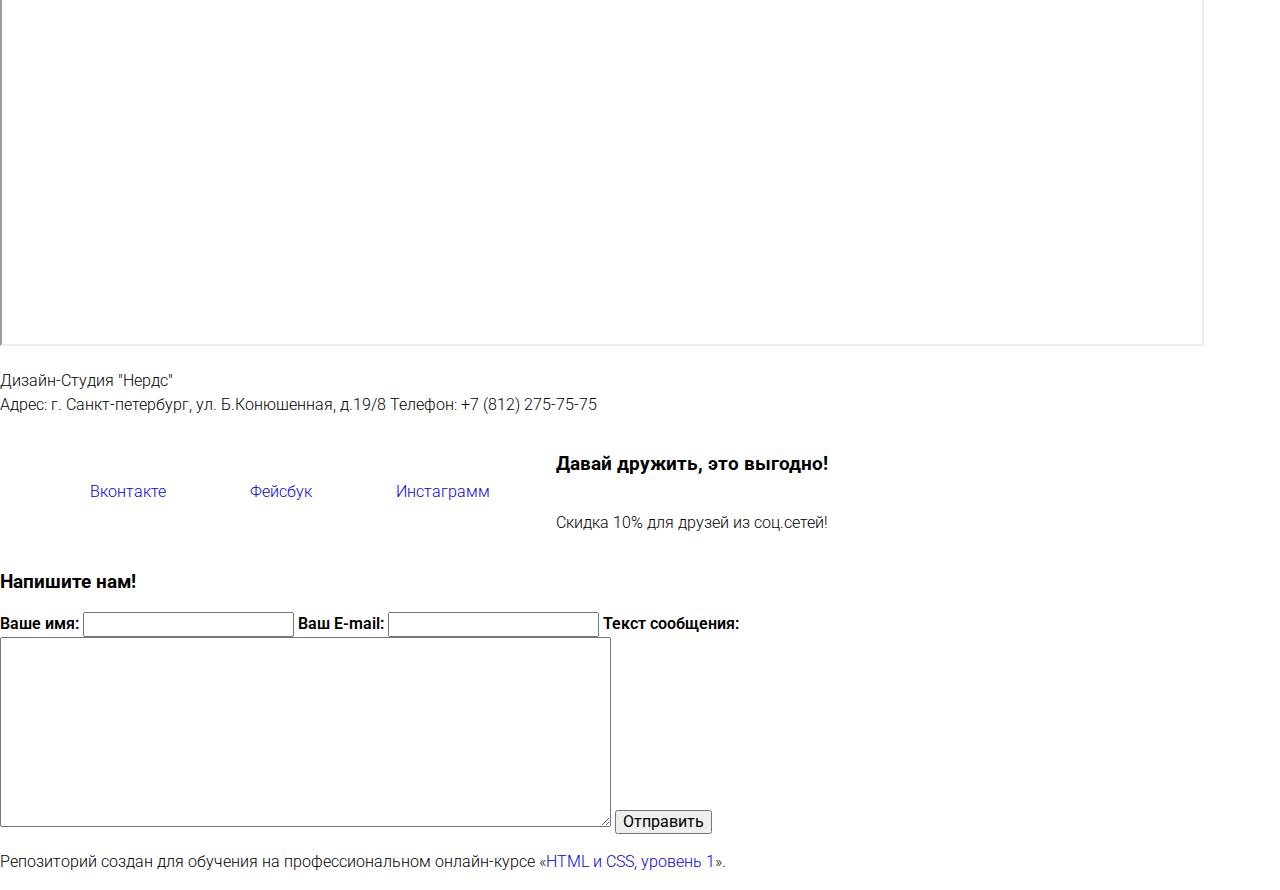
==== commit be7bdcba: "Update index.html" ====
--- a/index.html
+++ b/index.html
@@ -67,7 +67,7 @@
              <a class="button center" href="#">ЗАКАЗАТЬ</a>
            </article>
            <article class="promo-block-item-3">
-             <h3 class="fonts-promo-item-4">Презентации</h3>
+             <h3 class="fonts-promo-item-4">ПРЕЗЕНТАЦИИ</h3>
              <p class="fonts-promo-item-5">Вы даже не подозреваете,
                <br>
               насколько вы изумительны!</p>
@@ -78,7 +78,7 @@
       <section class="flex-company">
         <div class="slogan-general">
         <h2 class="slogan">
-          Мы маленькая, но гордая
+          Мы — маленькая, но гордая
           <br>
           дизайн-студия из Краснодара.
         </h2>
@@ -101,13 +101,13 @@
   </div>
   <div class="flex-static">
     <h4 class="static-title">
-          C 2004 года любим точность во всем:
+          C 2004 ГОДА ЛЮБИМ ТОЧНОСТЬ ВО ВСЕМ:
           </h4>
          <table class="numbers">
         <tr class="line-numbers">
-          <td class="order-1"> 146% </td> <!--146%-->
-          <td class="order-2"> 100% </td> <!--100%-->
-          <td class="order-3"> 50% </td> <!--50%-->
+          <td class="order-1"> 146% </td>
+          <td class="order-2"> 100% </td>
+          <td class="order-3"> 50% </td>
           </tr>
           <tr class="line-text">
             <td class="cell-1"> Уровень<br> самоотдачи</td>
--- a/css/style.css
+++ b/css/style.css
@@ -152,6 +152,48 @@
   width: 160px;
   border-radius: 4px;
 }
+  /*Третий промоблок (Вставлена картинка "Презентации")*/
+.promo-block-item-3 {
+  background-repeat: no-repeat;
+  background-image: url("../img/presentation.jpg");
+  width: 302px;
+  padding-top: 147px;
+}
+  /*заголовок третьего промоблока*/
+.fonts-promo-item-4 {
+  margin-bottom: 0px;
+  font-size: 24px;
+  }
+
+  /*Описание третьего промоблока*/
+  .fonts-promo-item-5{
+    margin-top: 19px;
+  }
+
+  /*Кнопка третьего промоблока*/
+.right{
+  display: inline-block;
+  padding: 12.5px 0px;
+  background-color: #efc84a;
+  color: white;
+  text-transform: uppercase;
+  margin-top: 18px;
+  text-align: center;
+  width: 160px;
+  border-radius: 4px;
+}
+
+/*Общий блок о компании*/
+.flex-company{
+  padding-right: 62px;
+}
+
+/*Блок о компании*/
+.slogan-general{
+  padding-top: 78px;
+}
+
+
 .main-header{
   padding: 0 20px;
   background-color: #eeeeee;
@@ -214,28 +256,20 @@
 }
 
 .main-navigation{
-font-size: 16px;
-  
-line-height: 30px;
-  
-color: #000000;
-
-  
-background-color: #eeeeee;
+  font-size: 16px;
+  line-height: 30px;
+  color: #000000;
+  background-color: #eeeeee;
 }
 
 .site-navigation,
-
 .user-navigation{
 list-style: none;
 }
 
 .site-navigation a,
-
 .user-navigation a {
- 
- color: #000000;
-
+  color: #000000;
 }
 
 .site-navigation a:hover,
@@ -250,15 +284,15 @@
 }
 
 .right {
-background-color: #efc84a;
-}
-
-.slogan{
-font-size: 45px;
-line-height: 45px;
-font-weight: 700;
-color: #000000;
-}
+
+}
+
+slogan{
+  font-size: 45px;
+  line-height: 45px;
+  font-weight: 700;
+  color: #000000;
+  }
 
 
 basic{
